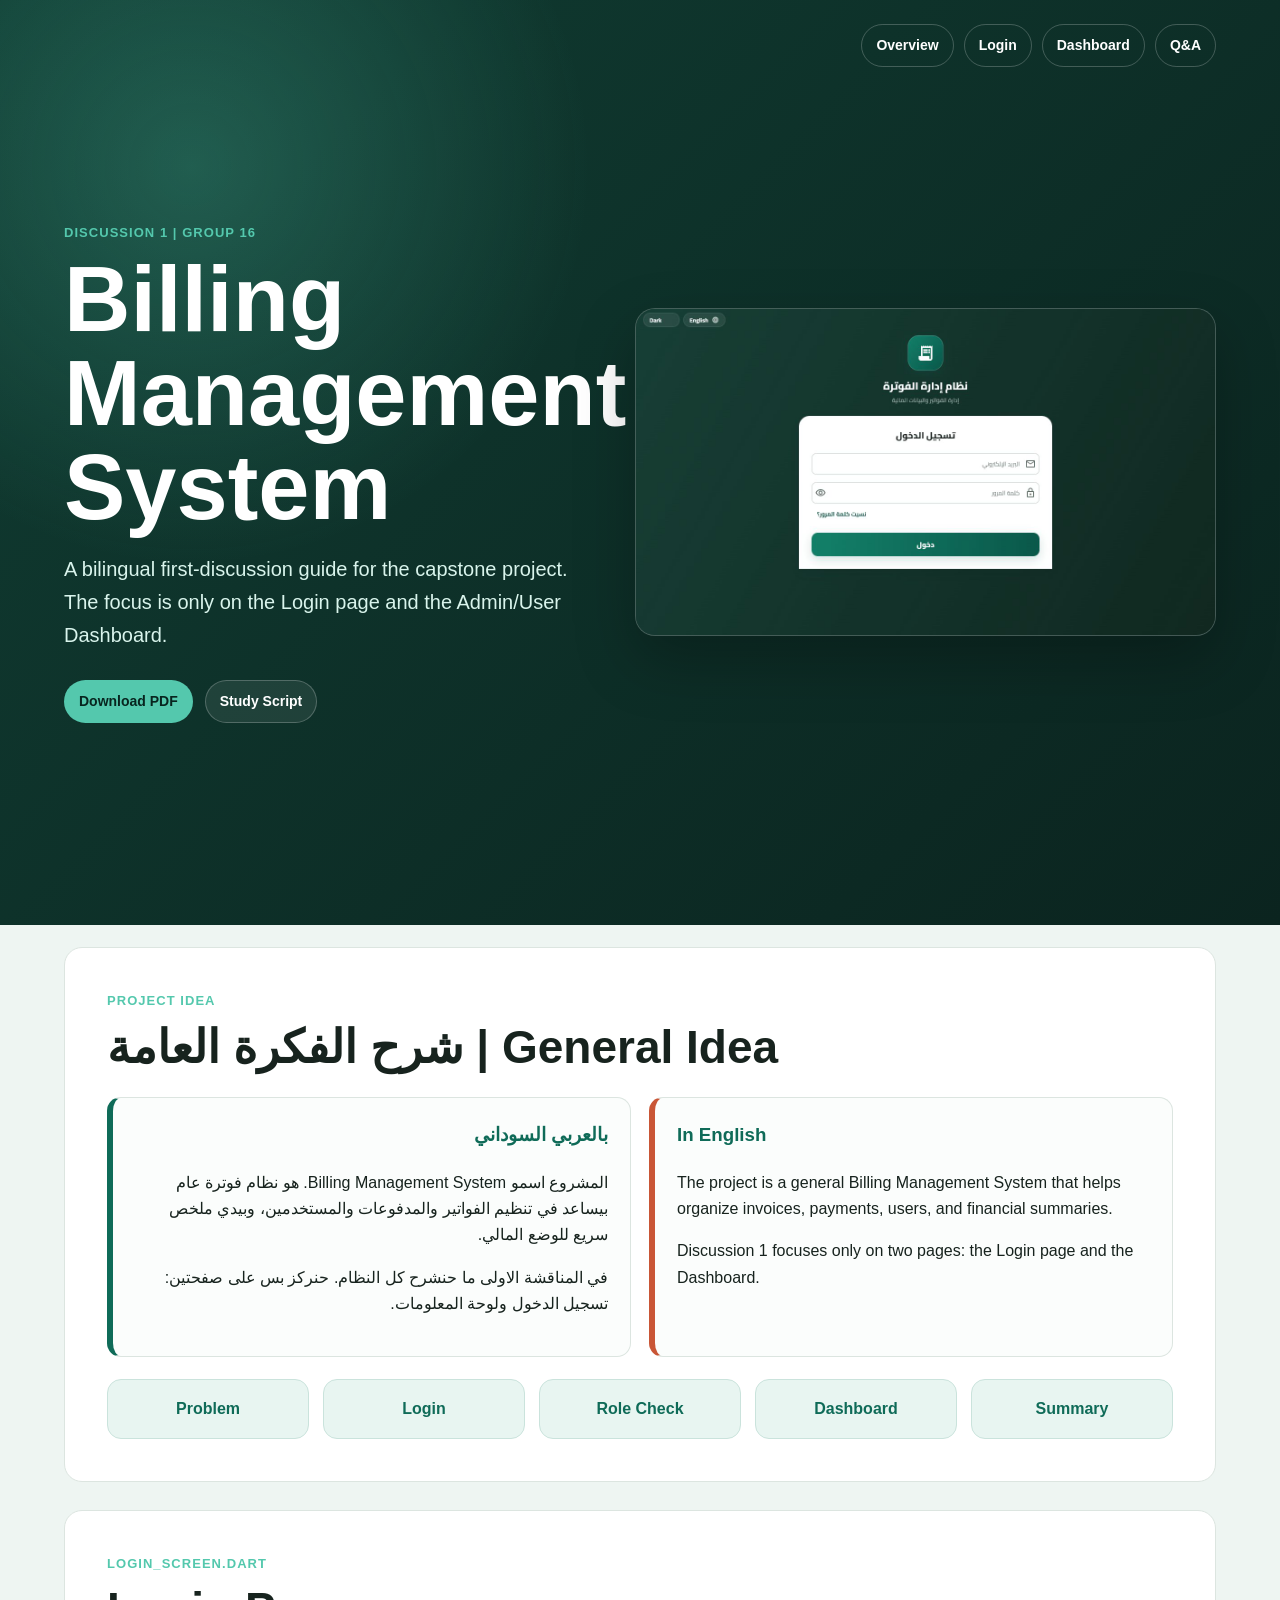
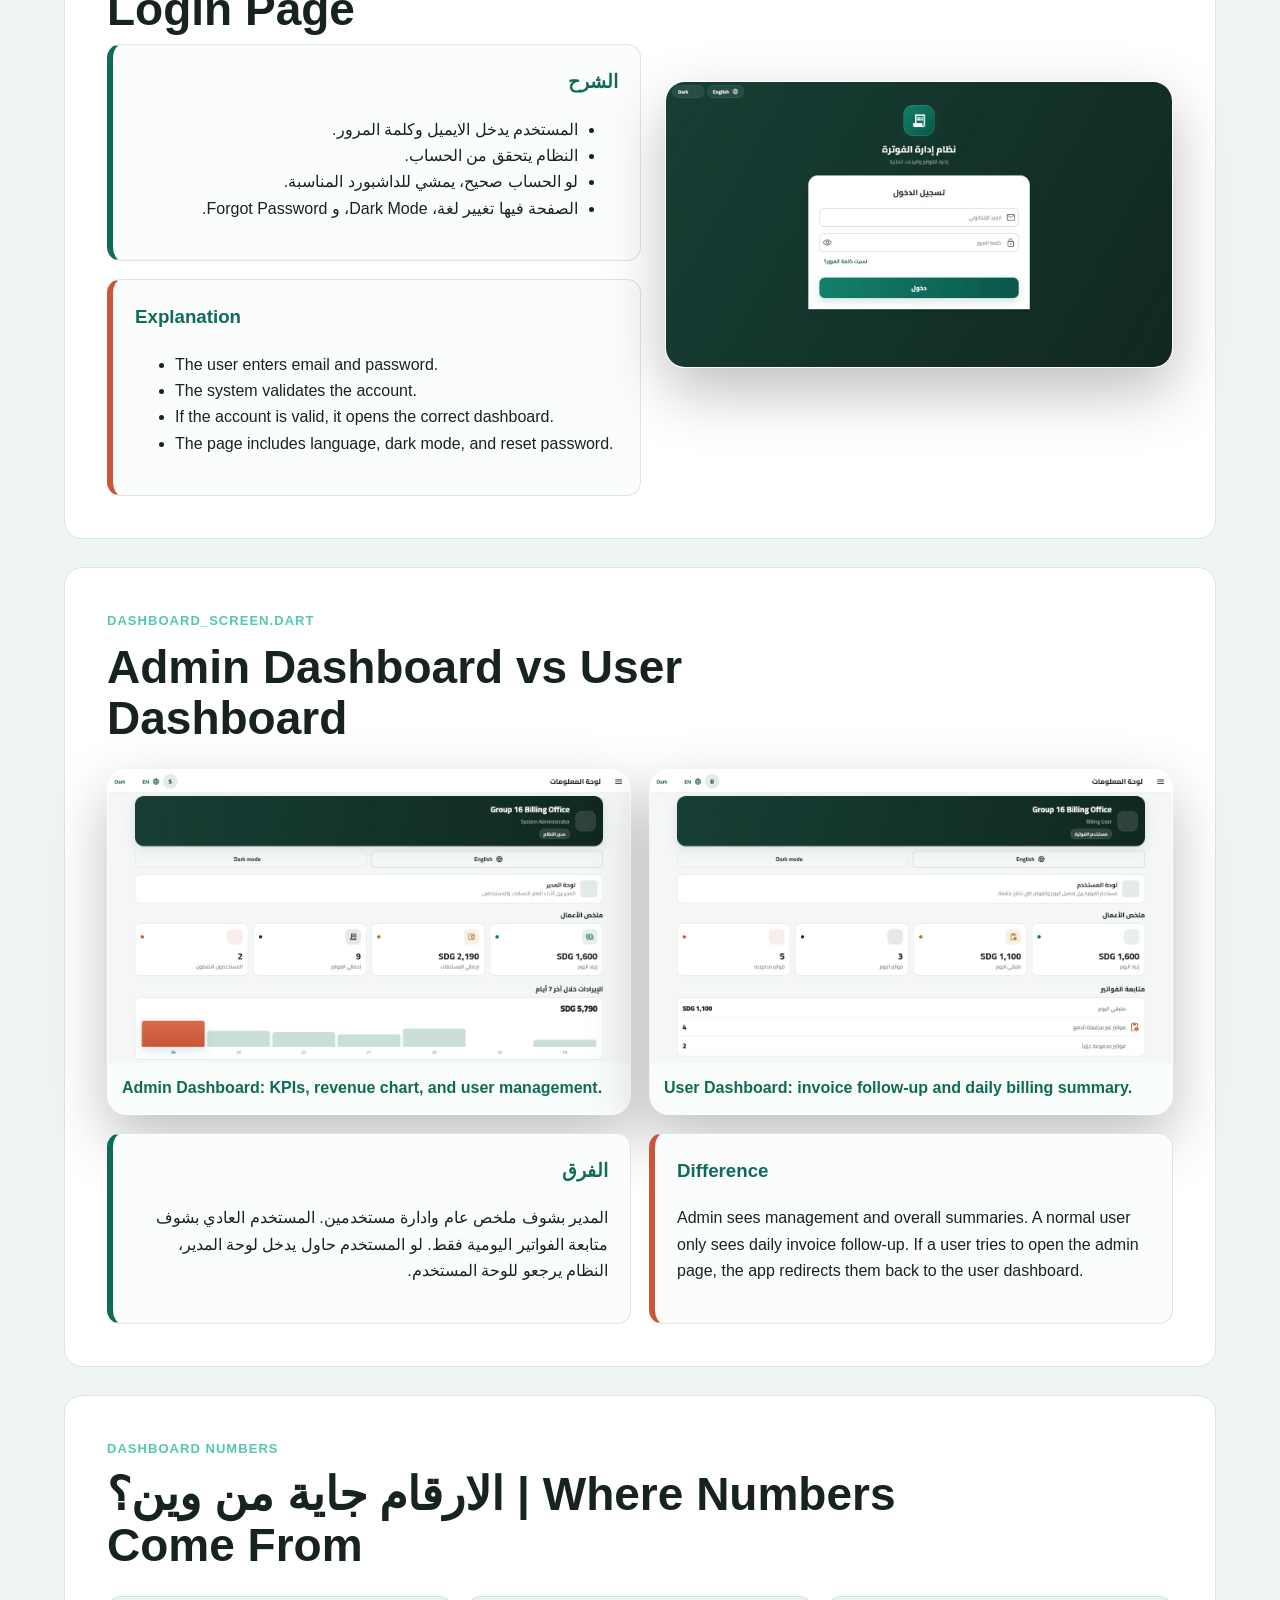
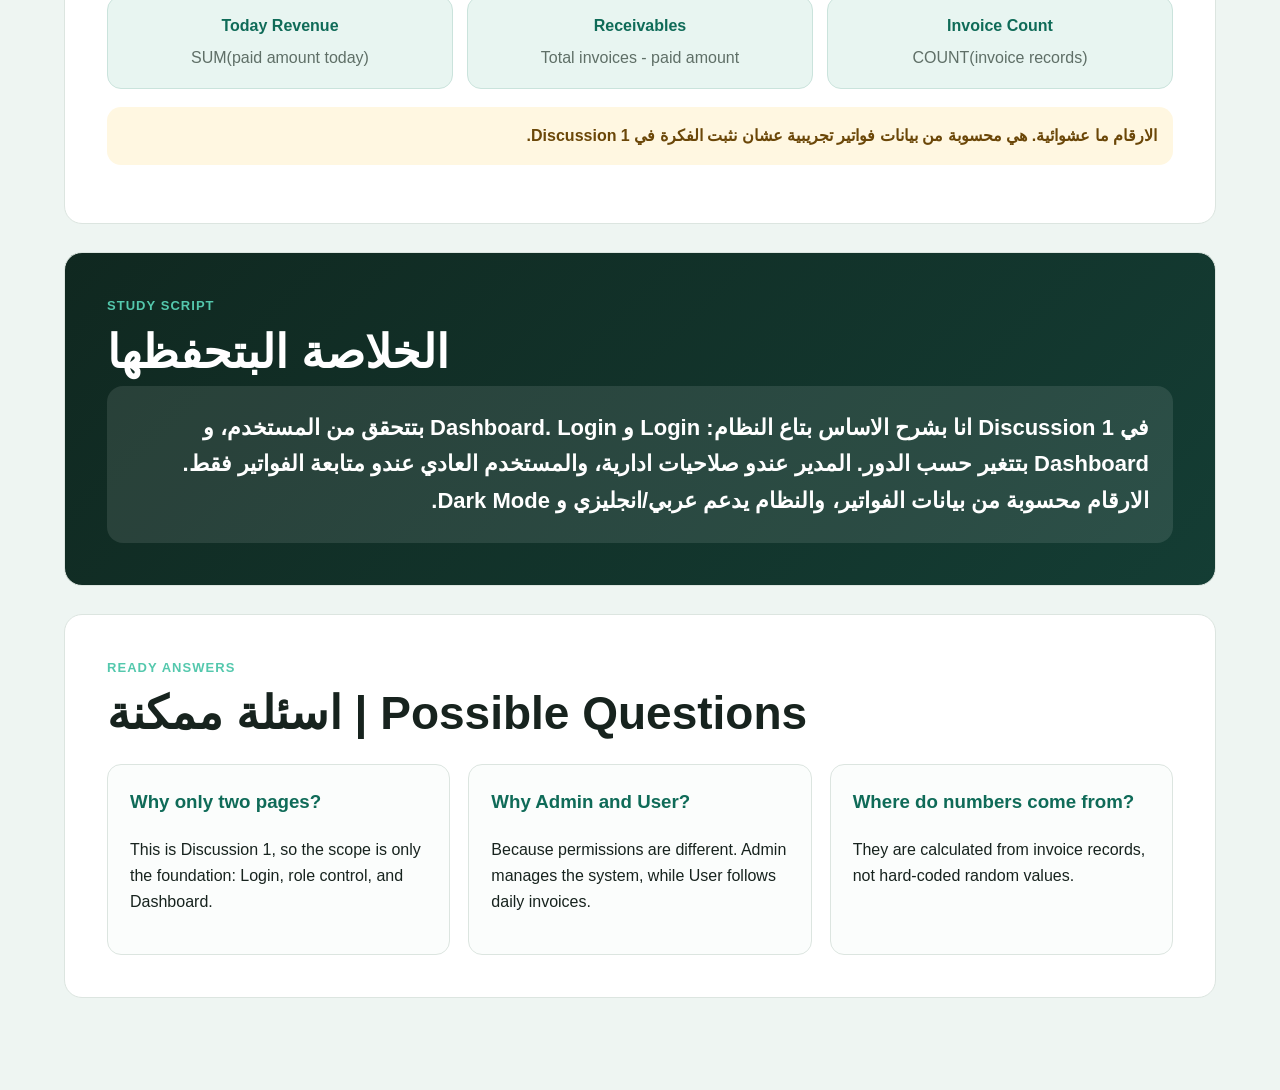
==== index.html @ 166ce379 "Create Discussion 1 GitHub Pages site" ====
<!doctype html>
<html lang="en">
<head>
  <meta charset="utf-8" />
  <meta name="viewport" content="width=device-width, initial-scale=1" />
  <title>Discussion 1 - Billing Management System</title>
  <meta name="description" content="Bilingual Discussion 1 guide for the Billing Management System capstone project." />
  <link rel="stylesheet" href="style.css" />
</head>
<body>
  <header class="hero">
    <nav class="nav" aria-label="Main navigation">
      <a href="#overview">Overview</a>
      <a href="#login">Login</a>
      <a href="#dashboard">Dashboard</a>
      <a href="#qa">Q&A</a>
    </nav>
    <div class="hero-grid">
      <section class="hero-copy">
        <p class="eyebrow">Discussion 1 | Group 16</p>
        <h1>Billing Management System</h1>
        <p>
          A bilingual first-discussion guide for the capstone project.
          The focus is only on the Login page and the Admin/User Dashboard.
        </p>
        <div class="hero-actions">
          <a class="button primary" href="assets/Discussion_1_Bilingual_Explanation.pdf" download>Download PDF</a>
          <a class="button ghost" href="#quick-script">Study Script</a>
        </div>
      </section>
      <figure class="hero-shot">
        <img src="assets/login.png" alt="Billing Management System login page screenshot" />
      </figure>
    </div>
  </header>

  <main>
    <section id="overview" class="section">
      <div class="section-heading">
        <p class="eyebrow">Project Idea</p>
        <h2>شرح الفكرة العامة | General Idea</h2>
      </div>
      <div class="bilingual">
        <article class="card ar" dir="rtl">
          <h3>بالعربي السوداني</h3>
          <p>
            المشروع اسمو Billing Management System. هو نظام فوترة عام بيساعد في تنظيم
            الفواتير والمدفوعات والمستخدمين، وبيدي ملخص سريع للوضع المالي.
          </p>
          <p>
            في المناقشة الاولى ما حنشرح كل النظام. حنركز بس على صفحتين:
            تسجيل الدخول ولوحة المعلومات.
          </p>
        </article>
        <article class="card en">
          <h3>In English</h3>
          <p>
            The project is a general Billing Management System that helps organize
            invoices, payments, users, and financial summaries.
          </p>
          <p>
            Discussion 1 focuses only on two pages: the Login page and the Dashboard.
          </p>
        </article>
      </div>
      <div class="flow" aria-label="Project flow">
        <span>Problem</span>
        <span>Login</span>
        <span>Role Check</span>
        <span>Dashboard</span>
        <span>Summary</span>
      </div>
    </section>

    <section id="login" class="section split">
      <div>
        <p class="eyebrow">login_screen.dart</p>
        <h2>Login Page</h2>
        <div class="bilingual compact">
          <article class="card ar" dir="rtl">
            <h3>الشرح</h3>
            <ul>
              <li>المستخدم يدخل الايميل وكلمة المرور.</li>
              <li>النظام يتحقق من الحساب.</li>
              <li>لو الحساب صحيح، يمشي للداشبورد المناسبة.</li>
              <li>الصفحة فيها تغيير لغة، Dark Mode، و Forgot Password.</li>
            </ul>
          </article>
          <article class="card en">
            <h3>Explanation</h3>
            <ul>
              <li>The user enters email and password.</li>
              <li>The system validates the account.</li>
              <li>If the account is valid, it opens the correct dashboard.</li>
              <li>The page includes language, dark mode, and reset password.</li>
            </ul>
          </article>
        </div>
      </div>
      <figure class="screen-card">
        <img src="assets/login.png" alt="Login page screenshot" />
      </figure>
    </section>

    <section id="dashboard" class="section">
      <div class="section-heading">
        <p class="eyebrow">dashboard_screen.dart</p>
        <h2>Admin Dashboard vs User Dashboard</h2>
      </div>
      <div class="screens">
        <figure class="screen-card">
          <img src="assets/admin-dashboard.png" alt="Admin dashboard screenshot" />
          <figcaption>Admin Dashboard: KPIs, revenue chart, and user management.</figcaption>
        </figure>
        <figure class="screen-card">
          <img src="assets/user-dashboard.png" alt="User dashboard screenshot" />
          <figcaption>User Dashboard: invoice follow-up and daily billing summary.</figcaption>
        </figure>
      </div>
      <div class="bilingual">
        <article class="card ar" dir="rtl">
          <h3>الفرق</h3>
          <p>
            المدير بشوف ملخص عام وادارة مستخدمين. المستخدم العادي بشوف متابعة الفواتير اليومية فقط.
            لو المستخدم حاول يدخل لوحة المدير، النظام يرجعو للوحة المستخدم.
          </p>
        </article>
        <article class="card en">
          <h3>Difference</h3>
          <p>
            Admin sees management and overall summaries. A normal user only sees daily invoice follow-up.
            If a user tries to open the admin page, the app redirects them back to the user dashboard.
          </p>
        </article>
      </div>
    </section>

    <section class="section">
      <div class="section-heading">
        <p class="eyebrow">Dashboard Numbers</p>
        <h2>الارقام جاية من وين؟ | Where Numbers Come From</h2>
      </div>
      <div class="metric-grid">
        <article>
          <strong>Today Revenue</strong>
          <span>SUM(paid amount today)</span>
        </article>
        <article>
          <strong>Receivables</strong>
          <span>Total invoices - paid amount</span>
        </article>
        <article>
          <strong>Invoice Count</strong>
          <span>COUNT(invoice records)</span>
        </article>
      </div>
      <p class="note" dir="rtl">
        الارقام ما عشوائية. هي محسوبة من بيانات فواتير تجريبية عشان نثبت الفكرة في Discussion 1.
      </p>
    </section>

    <section id="quick-script" class="section script">
      <p class="eyebrow">Study Script</p>
      <h2>الخلاصة البتحفظها</h2>
      <div class="script-box" dir="rtl">
        في Discussion 1 انا بشرح الاساس بتاع النظام: Login و Dashboard.
        Login بتتحقق من المستخدم، و Dashboard بتتغير حسب الدور.
        المدير عندو صلاحيات ادارية، والمستخدم العادي عندو متابعة الفواتير فقط.
        الارقام محسوبة من بيانات الفواتير، والنظام يدعم عربي/انجليزي و Dark Mode.
      </div>
    </section>

    <section id="qa" class="section">
      <div class="section-heading">
        <p class="eyebrow">Ready Answers</p>
        <h2>اسئلة ممكنة | Possible Questions</h2>
      </div>
      <div class="qa-grid">
        <article class="card">
          <h3>Why only two pages?</h3>
          <p>This is Discussion 1, so the scope is only the foundation: Login, role control, and Dashboard.</p>
        </article>
        <article class="card">
          <h3>Why Admin and User?</h3>
          <p>Because permissions are different. Admin manages the system, while User follows daily invoices.</p>
        </article>
        <article class="card">
          <h3>Where do numbers come from?</h3>
          <p>They are calculated from invoice records, not hard-coded random values.</p>
        </article>
      </div>
    </section>
  </main>
</body>
</html>
---- style.css ----
:root {
  --bg: #eef5f2;
  --surface: #ffffff;
  --ink: #17231e;
  --muted: #5f6f67;
  --line: #dce5e0;
  --teal: #0f6b58;
  --mint: #54c8ad;
  --clay: #c95636;
  --gold: #d7a336;
  --dark: #0b241f;
}

* {
  box-sizing: border-box;
}

html {
  scroll-behavior: smooth;
}

body {
  margin: 0;
  background: var(--bg);
  color: var(--ink);
  font-family: Arial, "Segoe UI", sans-serif;
  line-height: 1.65;
}

.hero {
  min-height: 100vh;
  color: white;
  background:
    radial-gradient(circle at 15% 18%, rgba(84, 200, 173, 0.26), transparent 30%),
    linear-gradient(135deg, #103c32, #0b241f);
  padding: 24px clamp(18px, 5vw, 72px) 48px;
}

.nav {
  display: flex;
  justify-content: flex-end;
  gap: 10px;
  flex-wrap: wrap;
}

.nav a,
.button {
  color: inherit;
  text-decoration: none;
  border: 1px solid rgba(255, 255, 255, 0.22);
  border-radius: 999px;
  padding: 9px 14px;
  font-weight: 700;
  font-size: 14px;
}

.hero-grid {
  min-height: calc(100vh - 90px);
  display: grid;
  grid-template-columns: minmax(0, 0.9fr) minmax(320px, 1fr);
  gap: 48px;
  align-items: center;
}

.eyebrow {
  margin: 0 0 10px;
  color: var(--mint);
  font-size: 13px;
  font-weight: 800;
  letter-spacing: 0.08em;
  text-transform: uppercase;
}

h1,
h2,
h3,
p {
  margin-top: 0;
}

h1 {
  max-width: 780px;
  margin-bottom: 18px;
  font-size: clamp(44px, 8vw, 92px);
  line-height: 1.02;
}

.hero-copy p:not(.eyebrow) {
  max-width: 680px;
  color: #d9f4ec;
  font-size: 20px;
}

.hero-actions {
  display: flex;
  gap: 12px;
  flex-wrap: wrap;
  margin-top: 28px;
}

.button.primary {
  background: var(--mint);
  color: #08251f;
  border-color: transparent;
}

.button.ghost {
  background: rgba(255, 255, 255, 0.08);
}

.hero-shot,
.screen-card {
  margin: 0;
  border-radius: 20px;
  border: 1px solid rgba(255, 255, 255, 0.16);
  background: rgba(255, 255, 255, 0.08);
  box-shadow: 0 24px 60px rgba(0, 0, 0, 0.25);
  overflow: hidden;
}

.hero-shot img,
.screen-card img {
  display: block;
  width: 100%;
}

main {
  padding: 22px clamp(16px, 5vw, 72px) 64px;
}

.section {
  max-width: 1180px;
  margin: 0 auto 28px;
  padding: clamp(22px, 4vw, 42px);
  background: var(--surface);
  border: 1px solid var(--line);
  border-radius: 18px;
}

.section-heading {
  max-width: 820px;
  margin-bottom: 24px;
}

h2 {
  margin-bottom: 8px;
  font-size: clamp(28px, 4vw, 46px);
  line-height: 1.12;
}

.bilingual {
  display: grid;
  grid-template-columns: 1fr 1fr;
  gap: 18px;
}

.card {
  padding: 22px;
  border: 1px solid var(--line);
  border-radius: 14px;
  background: #fbfdfc;
}

.card h3 {
  color: var(--teal);
}

.ar {
  border-inline-end: 6px solid var(--teal);
}

.en {
  border-inline-start: 6px solid var(--clay);
}

.flow,
.metric-grid {
  display: grid;
  grid-template-columns: repeat(5, minmax(0, 1fr));
  gap: 14px;
  margin-top: 22px;
}

.flow span,
.metric-grid article {
  padding: 16px;
  text-align: center;
  color: var(--teal);
  border: 1px solid #cae3dc;
  border-radius: 14px;
  background: #e8f5f1;
  font-weight: 800;
}

.split {
  display: grid;
  grid-template-columns: minmax(0, 1fr) minmax(320px, 0.95fr);
  gap: 24px;
  align-items: center;
}

.compact {
  grid-template-columns: 1fr;
}

.screens {
  display: grid;
  grid-template-columns: 1fr 1fr;
  gap: 18px;
  margin-bottom: 18px;
}

figcaption {
  padding: 12px 14px;
  color: var(--teal);
  background: #f8fcfa;
  font-weight: 800;
}

.metric-grid {
  grid-template-columns: repeat(3, minmax(0, 1fr));
}

.metric-grid strong,
.metric-grid span {
  display: block;
}

.metric-grid span {
  margin-top: 6px;
  color: var(--muted);
  font-weight: 500;
}

.note {
  margin-top: 18px;
  padding: 16px;
  border-radius: 14px;
  background: #fff7e1;
  color: #6b4708;
  font-weight: 800;
}

.script {
  background: linear-gradient(135deg, #102820, #143d34);
  color: white;
}

.script .eyebrow {
  color: var(--mint);
}

.script-box {
  padding: 24px;
  border-radius: 16px;
  background: rgba(255, 255, 255, 0.1);
  font-size: 22px;
  font-weight: 700;
}

.qa-grid {
  display: grid;
  grid-template-columns: repeat(3, minmax(0, 1fr));
  gap: 18px;
}

@media (max-width: 860px) {
  .hero-grid,
  .split,
  .bilingual,
  .screens,
  .qa-grid,
  .metric-grid {
    grid-template-columns: 1fr;
  }

  .flow {
    grid-template-columns: 1fr;
  }

  h1 {
    font-size: 42px;
  }
}
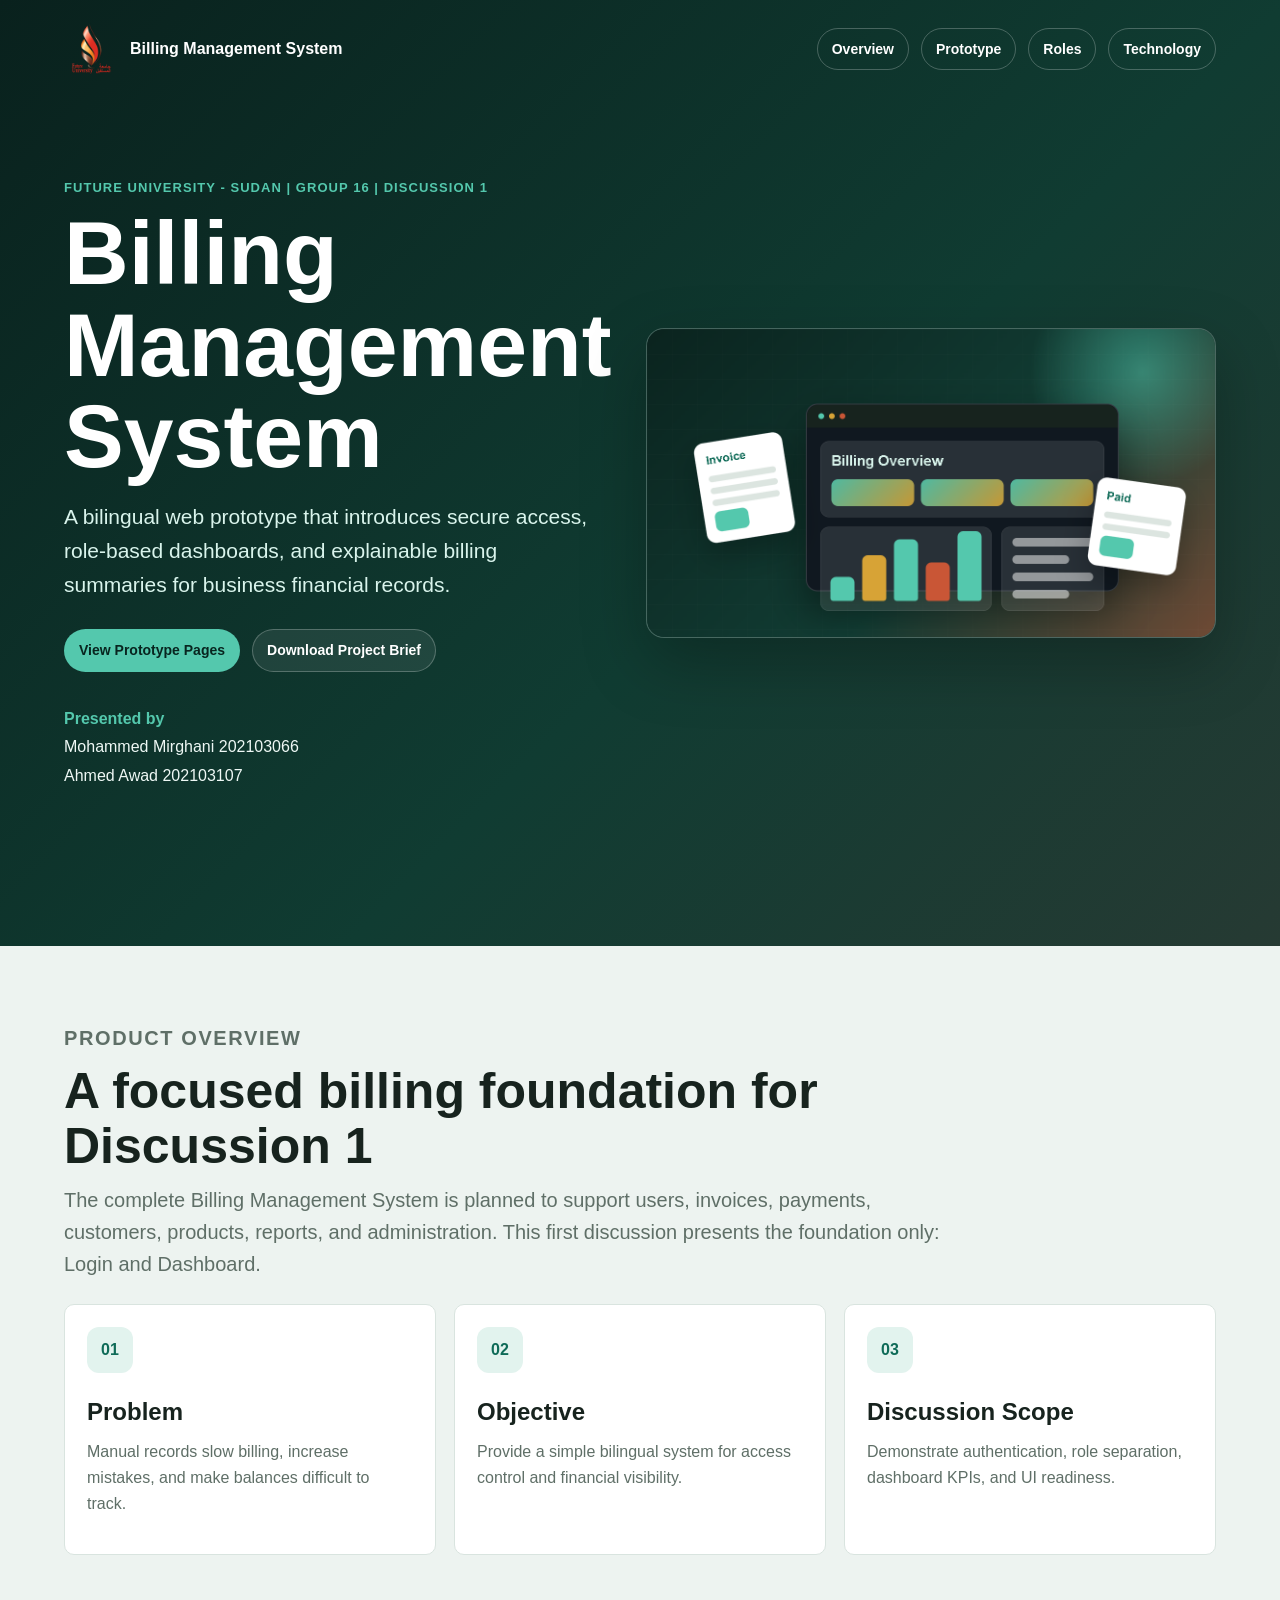
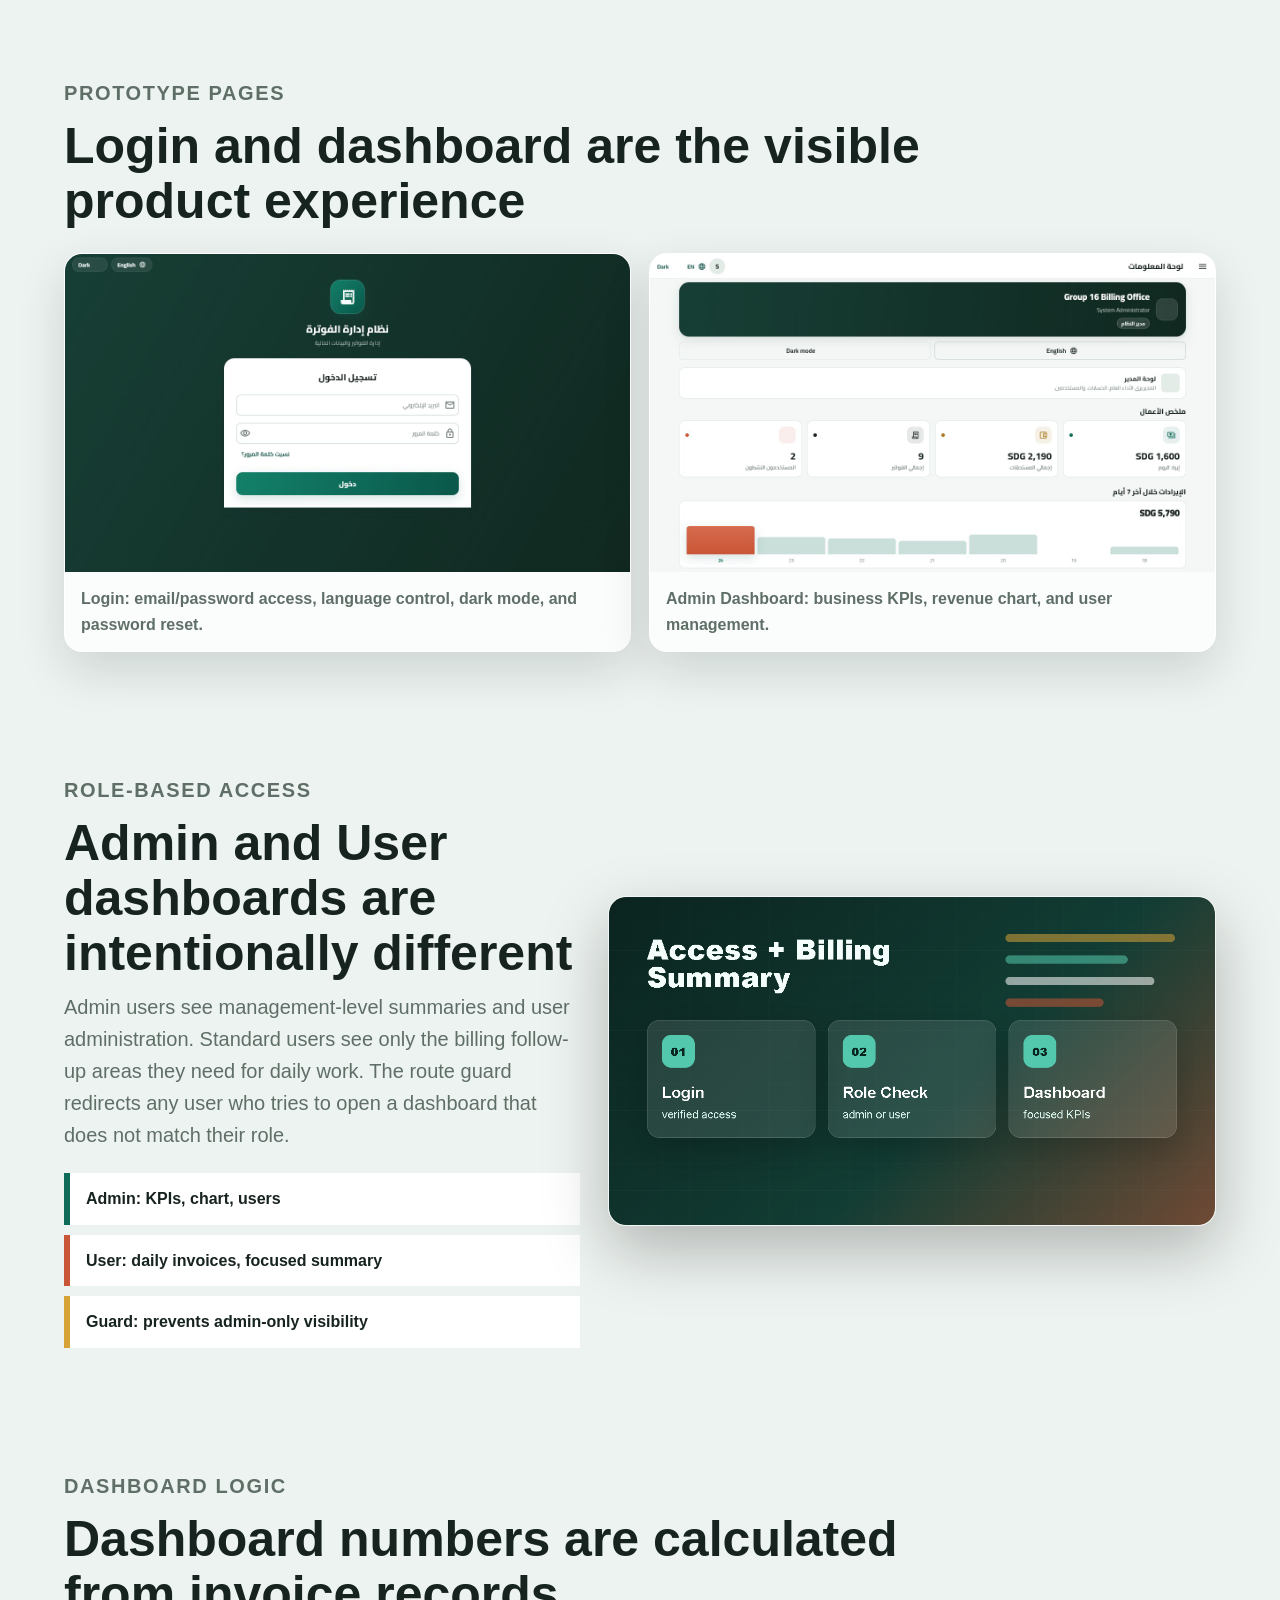
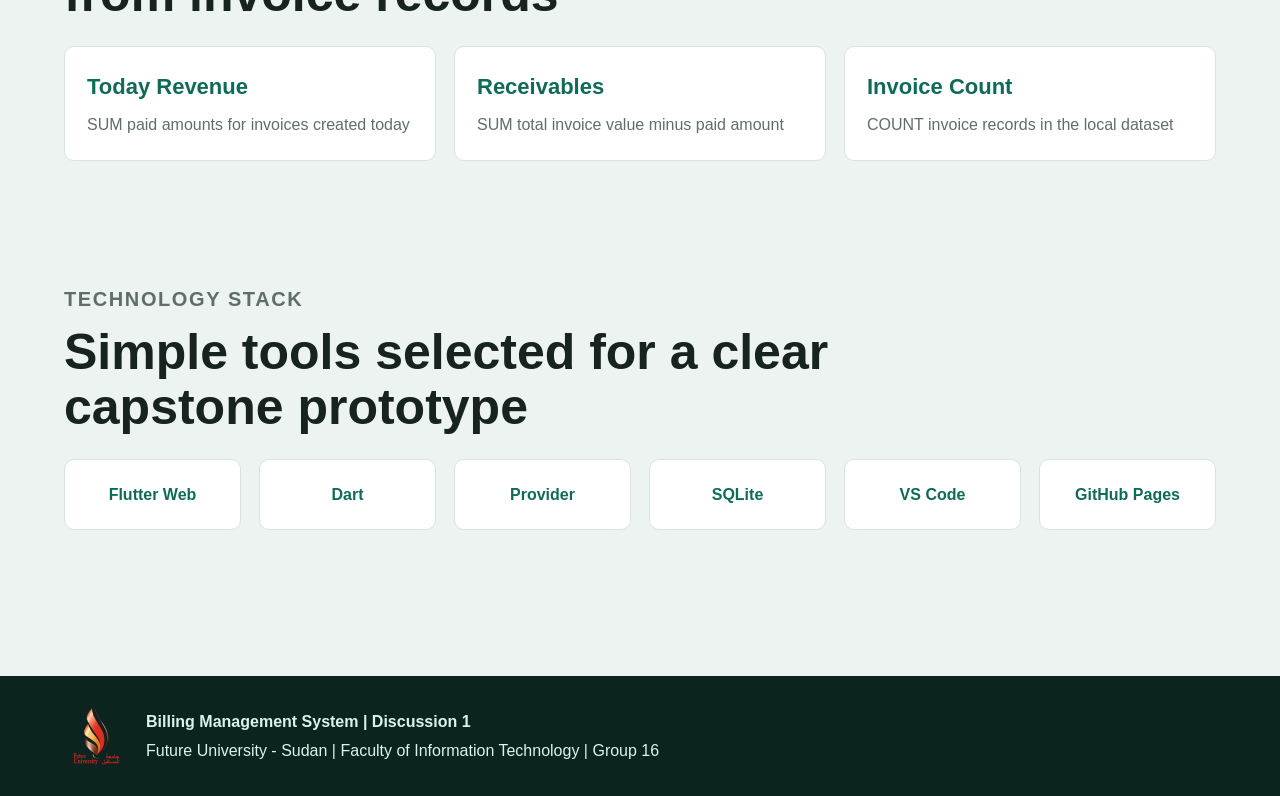
==== commit 7f094199: "Make discussion site product-facing" ====
--- a/index.html
+++ b/index.html
@@ -3,33 +3,45 @@
 <head>
   <meta charset="utf-8" />
   <meta name="viewport" content="width=device-width, initial-scale=1" />
-  <title>Discussion 1 - Billing Management System</title>
-  <meta name="description" content="Bilingual Discussion 1 guide for the Billing Management System capstone project." />
+  <title>Billing Management System | Discussion 1</title>
+  <meta name="description" content="Discussion 1 product presentation for the Billing Management System capstone project by Future University Group 16." />
   <link rel="stylesheet" href="style.css" />
 </head>
 <body>
   <header class="hero">
     <nav class="nav" aria-label="Main navigation">
-      <a href="#overview">Overview</a>
-      <a href="#login">Login</a>
-      <a href="#dashboard">Dashboard</a>
-      <a href="#qa">Q&A</a>
+      <a class="brand" href="#top">
+        <img src="assets/future-university-logo.png" alt="Future University logo" />
+        <span>Billing Management System</span>
+      </a>
+      <div class="nav-links">
+        <a href="#overview">Overview</a>
+        <a href="#prototype">Prototype</a>
+        <a href="#roles">Roles</a>
+        <a href="#technology">Technology</a>
+      </div>
     </nav>
-    <div class="hero-grid">
+
+    <div id="top" class="hero-grid">
       <section class="hero-copy">
-        <p class="eyebrow">Discussion 1 | Group 16</p>
+        <p class="eyebrow">Future University - Sudan | Group 16 | Discussion 1</p>
         <h1>Billing Management System</h1>
         <p>
-          A bilingual first-discussion guide for the capstone project.
-          The focus is only on the Login page and the Admin/User Dashboard.
+          A bilingual web prototype that introduces secure access, role-based dashboards,
+          and explainable billing summaries for business financial records.
         </p>
         <div class="hero-actions">
-          <a class="button primary" href="assets/Discussion_1_Bilingual_Explanation.pdf" download>Download PDF</a>
-          <a class="button ghost" href="#quick-script">Study Script</a>
+          <a class="button primary" href="#prototype">View Prototype Pages</a>
+          <a class="button ghost" href="assets/Discussion_1_Bilingual_Explanation.pdf" download>Download Project Brief</a>
+        </div>
+        <div class="team">
+          <strong>Presented by</strong>
+          <span>Mohammed Mirghani 202103066</span>
+          <span>Ahmed Awad 202103107</span>
         </div>
       </section>
-      <figure class="hero-shot">
-        <img src="assets/login.png" alt="Billing Management System login page screenshot" />
+      <figure class="hero-visual">
+        <img src="assets/modern-product-hero.png" alt="Modern billing dashboard product visual" />
       </figure>
     </div>
   </header>
@@ -37,159 +49,113 @@
   <main>
     <section id="overview" class="section">
       <div class="section-heading">
-        <p class="eyebrow">Project Idea</p>
-        <h2>شرح الفكرة العامة | General Idea</h2>
+        <p class="eyebrow">Product Overview</p>
+        <h2>A focused billing foundation for Discussion 1</h2>
+        <p>
+          The complete Billing Management System is planned to support users, invoices,
+          payments, customers, products, reports, and administration. This first discussion
+          presents the foundation only: Login and Dashboard.
+        </p>
       </div>
-      <div class="bilingual">
-        <article class="card ar" dir="rtl">
-          <h3>بالعربي السوداني</h3>
-          <p>
-            المشروع اسمو Billing Management System. هو نظام فوترة عام بيساعد في تنظيم
-            الفواتير والمدفوعات والمستخدمين، وبيدي ملخص سريع للوضع المالي.
-          </p>
-          <p>
-            في المناقشة الاولى ما حنشرح كل النظام. حنركز بس على صفحتين:
-            تسجيل الدخول ولوحة المعلومات.
-          </p>
+      <div class="value-grid">
+        <article>
+          <span>01</span>
+          <h3>Problem</h3>
+          <p>Manual records slow billing, increase mistakes, and make balances difficult to track.</p>
         </article>
-        <article class="card en">
-          <h3>In English</h3>
-          <p>
-            The project is a general Billing Management System that helps organize
-            invoices, payments, users, and financial summaries.
-          </p>
-          <p>
-            Discussion 1 focuses only on two pages: the Login page and the Dashboard.
-          </p>
+        <article>
+          <span>02</span>
+          <h3>Objective</h3>
+          <p>Provide a simple bilingual system for access control and financial visibility.</p>
         </article>
-      </div>
-      <div class="flow" aria-label="Project flow">
-        <span>Problem</span>
-        <span>Login</span>
-        <span>Role Check</span>
-        <span>Dashboard</span>
-        <span>Summary</span>
-      </div>
-    </section>
-
-    <section id="login" class="section split">
-      <div>
-        <p class="eyebrow">login_screen.dart</p>
-        <h2>Login Page</h2>
-        <div class="bilingual compact">
-          <article class="card ar" dir="rtl">
-            <h3>الشرح</h3>
-            <ul>
-              <li>المستخدم يدخل الايميل وكلمة المرور.</li>
-              <li>النظام يتحقق من الحساب.</li>
-              <li>لو الحساب صحيح، يمشي للداشبورد المناسبة.</li>
-              <li>الصفحة فيها تغيير لغة، Dark Mode، و Forgot Password.</li>
-            </ul>
-          </article>
-          <article class="card en">
-            <h3>Explanation</h3>
-            <ul>
-              <li>The user enters email and password.</li>
-              <li>The system validates the account.</li>
-              <li>If the account is valid, it opens the correct dashboard.</li>
-              <li>The page includes language, dark mode, and reset password.</li>
-            </ul>
-          </article>
-        </div>
-      </div>
-      <figure class="screen-card">
-        <img src="assets/login.png" alt="Login page screenshot" />
-      </figure>
-    </section>
-
-    <section id="dashboard" class="section">
-      <div class="section-heading">
-        <p class="eyebrow">dashboard_screen.dart</p>
-        <h2>Admin Dashboard vs User Dashboard</h2>
-      </div>
-      <div class="screens">
-        <figure class="screen-card">
-          <img src="assets/admin-dashboard.png" alt="Admin dashboard screenshot" />
-          <figcaption>Admin Dashboard: KPIs, revenue chart, and user management.</figcaption>
-        </figure>
-        <figure class="screen-card">
-          <img src="assets/user-dashboard.png" alt="User dashboard screenshot" />
-          <figcaption>User Dashboard: invoice follow-up and daily billing summary.</figcaption>
-        </figure>
-      </div>
-      <div class="bilingual">
-        <article class="card ar" dir="rtl">
-          <h3>الفرق</h3>
-          <p>
-            المدير بشوف ملخص عام وادارة مستخدمين. المستخدم العادي بشوف متابعة الفواتير اليومية فقط.
-            لو المستخدم حاول يدخل لوحة المدير، النظام يرجعو للوحة المستخدم.
-          </p>
-        </article>
-        <article class="card en">
-          <h3>Difference</h3>
-          <p>
-            Admin sees management and overall summaries. A normal user only sees daily invoice follow-up.
-            If a user tries to open the admin page, the app redirects them back to the user dashboard.
-          </p>
+        <article>
+          <span>03</span>
+          <h3>Discussion Scope</h3>
+          <p>Demonstrate authentication, role separation, dashboard KPIs, and UI readiness.</p>
         </article>
       </div>
     </section>
 
+    <section id="prototype" class="section">
+      <div class="section-heading">
+        <p class="eyebrow">Prototype Pages</p>
+        <h2>Login and dashboard are the visible product experience</h2>
+      </div>
+      <div class="screens">
+        <figure class="screen-card">
+          <img src="assets/login.png" alt="Billing Management System login page screenshot" />
+          <figcaption>Login: email/password access, language control, dark mode, and password reset.</figcaption>
+        </figure>
+        <figure class="screen-card">
+          <img src="assets/admin-dashboard.png" alt="Billing Management System admin dashboard screenshot" />
+          <figcaption>Admin Dashboard: business KPIs, revenue chart, and user management.</figcaption>
+        </figure>
+      </div>
+    </section>
+
+    <section id="roles" class="section split">
+      <div>
+        <p class="eyebrow">Role-Based Access</p>
+        <h2>Admin and User dashboards are intentionally different</h2>
+        <p>
+          Admin users see management-level summaries and user administration.
+          Standard users see only the billing follow-up areas they need for daily work.
+          The route guard redirects any user who tries to open a dashboard that does not match their role.
+        </p>
+        <div class="role-points">
+          <span>Admin: KPIs, chart, users</span>
+          <span>User: daily invoices, focused summary</span>
+          <span>Guard: prevents admin-only visibility</span>
+        </div>
+      </div>
+      <figure class="workflow">
+        <img src="assets/modern-billing-workflow.png" alt="Access and billing workflow visual" />
+      </figure>
+    </section>
+
     <section class="section">
       <div class="section-heading">
-        <p class="eyebrow">Dashboard Numbers</p>
-        <h2>الارقام جاية من وين؟ | Where Numbers Come From</h2>
+        <p class="eyebrow">Dashboard Logic</p>
+        <h2>Dashboard numbers are calculated from invoice records</h2>
       </div>
       <div class="metric-grid">
         <article>
           <strong>Today Revenue</strong>
-          <span>SUM(paid amount today)</span>
+          <span>SUM paid amounts for invoices created today</span>
         </article>
         <article>
           <strong>Receivables</strong>
-          <span>Total invoices - paid amount</span>
+          <span>SUM total invoice value minus paid amount</span>
         </article>
         <article>
           <strong>Invoice Count</strong>
-          <span>COUNT(invoice records)</span>
+          <span>COUNT invoice records in the local dataset</span>
         </article>
-      </div>
-      <p class="note" dir="rtl">
-        الارقام ما عشوائية. هي محسوبة من بيانات فواتير تجريبية عشان نثبت الفكرة في Discussion 1.
-      </p>
-    </section>
-
-    <section id="quick-script" class="section script">
-      <p class="eyebrow">Study Script</p>
-      <h2>الخلاصة البتحفظها</h2>
-      <div class="script-box" dir="rtl">
-        في Discussion 1 انا بشرح الاساس بتاع النظام: Login و Dashboard.
-        Login بتتحقق من المستخدم، و Dashboard بتتغير حسب الدور.
-        المدير عندو صلاحيات ادارية، والمستخدم العادي عندو متابعة الفواتير فقط.
-        الارقام محسوبة من بيانات الفواتير، والنظام يدعم عربي/انجليزي و Dark Mode.
       </div>
     </section>
 
-    <section id="qa" class="section">
+    <section id="technology" class="section">
       <div class="section-heading">
-        <p class="eyebrow">Ready Answers</p>
-        <h2>اسئلة ممكنة | Possible Questions</h2>
+        <p class="eyebrow">Technology Stack</p>
+        <h2>Simple tools selected for a clear capstone prototype</h2>
       </div>
-      <div class="qa-grid">
-        <article class="card">
-          <h3>Why only two pages?</h3>
-          <p>This is Discussion 1, so the scope is only the foundation: Login, role control, and Dashboard.</p>
-        </article>
-        <article class="card">
-          <h3>Why Admin and User?</h3>
-          <p>Because permissions are different. Admin manages the system, while User follows daily invoices.</p>
-        </article>
-        <article class="card">
-          <h3>Where do numbers come from?</h3>
-          <p>They are calculated from invoice records, not hard-coded random values.</p>
-        </article>
+      <div class="tech-grid">
+        <span>Flutter Web</span>
+        <span>Dart</span>
+        <span>Provider</span>
+        <span>SQLite</span>
+        <span>VS Code</span>
+        <span>GitHub Pages</span>
       </div>
     </section>
   </main>
+
+  <footer class="footer">
+    <img src="assets/future-university-logo.png" alt="Future University logo" />
+    <div>
+      <strong>Billing Management System | Discussion 1</strong>
+      <span>Future University - Sudan | Faculty of Information Technology | Group 16</span>
+    </div>
+  </footer>
 </body>
 </html>
--- a/style.css
+++ b/style.css
@@ -1,9 +1,9 @@
 :root {
-  --bg: #eef5f2;
+  --bg: #edf3f0;
   --surface: #ffffff;
   --ink: #17231e;
   --muted: #5f6f67;
-  --line: #dce5e0;
+  --line: #d9e4df;
   --teal: #0f6b58;
   --mint: #54c8ad;
   --clay: #c95636;
@@ -24,41 +24,67 @@
   background: var(--bg);
   color: var(--ink);
   font-family: Arial, "Segoe UI", sans-serif;
-  line-height: 1.65;
+  line-height: 1.6;
+}
+
+img {
+  max-width: 100%;
 }
 
 .hero {
   min-height: 100vh;
   color: white;
-  background:
-    radial-gradient(circle at 15% 18%, rgba(84, 200, 173, 0.26), transparent 30%),
-    linear-gradient(135deg, #103c32, #0b241f);
-  padding: 24px clamp(18px, 5vw, 72px) 48px;
+  background: linear-gradient(135deg, #09211d 0%, #103c32 58%, #263a33 100%);
+  padding: 22px clamp(18px, 5vw, 72px) 56px;
 }
 
 .nav {
   display: flex;
-  justify-content: flex-end;
-  gap: 10px;
+  align-items: center;
+  justify-content: space-between;
+  gap: 18px;
   flex-wrap: wrap;
 }
 
-.nav a,
+.brand,
+.nav-links {
+  display: flex;
+  align-items: center;
+  gap: 12px;
+}
+
+.brand {
+  color: inherit;
+  text-decoration: none;
+  font-weight: 800;
+}
+
+.brand img {
+  width: 54px;
+  height: 54px;
+  object-fit: contain;
+}
+
+.nav-links {
+  flex-wrap: wrap;
+}
+
+.nav-links a,
 .button {
   color: inherit;
   text-decoration: none;
-  border: 1px solid rgba(255, 255, 255, 0.22);
+  border: 1px solid rgba(255, 255, 255, 0.24);
   border-radius: 999px;
   padding: 9px 14px;
-  font-weight: 700;
   font-size: 14px;
+  font-weight: 800;
 }
 
 .hero-grid {
-  min-height: calc(100vh - 90px);
-  display: grid;
-  grid-template-columns: minmax(0, 0.9fr) minmax(320px, 1fr);
-  gap: 48px;
+  min-height: calc(100vh - 86px);
+  display: grid;
+  grid-template-columns: minmax(0, 0.92fr) minmax(360px, 1fr);
+  gap: clamp(28px, 5vw, 58px);
   align-items: center;
 }
 
@@ -66,7 +92,7 @@
   margin: 0 0 10px;
   color: var(--mint);
   font-size: 13px;
-  font-weight: 800;
+  font-weight: 900;
   letter-spacing: 0.08em;
   text-transform: uppercase;
 }
@@ -79,16 +105,27 @@
 }
 
 h1 {
-  max-width: 780px;
+  max-width: 800px;
   margin-bottom: 18px;
-  font-size: clamp(44px, 8vw, 92px);
+  font-size: clamp(48px, 7vw, 92px);
   line-height: 1.02;
 }
 
+h2 {
+  margin-bottom: 10px;
+  font-size: clamp(30px, 4vw, 50px);
+  line-height: 1.1;
+}
+
+h3 {
+  margin-bottom: 8px;
+  font-size: 24px;
+}
+
 .hero-copy p:not(.eyebrow) {
-  max-width: 680px;
+  max-width: 690px;
   color: #d9f4ec;
-  font-size: 20px;
+  font-size: 21px;
 }
 
 .hero-actions {
@@ -108,113 +145,138 @@
   background: rgba(255, 255, 255, 0.08);
 }
 
-.hero-shot,
-.screen-card {
+.team {
+  display: grid;
+  gap: 3px;
+  margin-top: 34px;
+  color: #eef8f5;
+  font-size: 16px;
+}
+
+.team strong {
+  color: var(--mint);
+}
+
+.hero-visual,
+.screen-card,
+.workflow {
   margin: 0;
-  border-radius: 20px;
+  overflow: hidden;
   border: 1px solid rgba(255, 255, 255, 0.16);
+  border-radius: 18px;
   background: rgba(255, 255, 255, 0.08);
-  box-shadow: 0 24px 60px rgba(0, 0, 0, 0.25);
-  overflow: hidden;
-}
-
-.hero-shot img,
-.screen-card img {
+  box-shadow: 0 24px 64px rgba(0, 0, 0, 0.26);
+}
+
+.hero-visual img,
+.screen-card img,
+.workflow img {
   display: block;
   width: 100%;
 }
 
 main {
-  padding: 22px clamp(16px, 5vw, 72px) 64px;
+  padding: 30px clamp(16px, 5vw, 72px) 70px;
 }
 
 .section {
   max-width: 1180px;
-  margin: 0 auto 28px;
-  padding: clamp(22px, 4vw, 42px);
-  background: var(--surface);
-  border: 1px solid var(--line);
-  border-radius: 18px;
+  margin: 0 auto 30px;
+  padding: clamp(24px, 4vw, 46px) 0;
 }
 
 .section-heading {
-  max-width: 820px;
+  max-width: 880px;
   margin-bottom: 24px;
 }
 
-h2 {
-  margin-bottom: 8px;
-  font-size: clamp(28px, 4vw, 46px);
-  line-height: 1.12;
-}
-
-.bilingual {
-  display: grid;
-  grid-template-columns: 1fr 1fr;
+.section-heading p,
+.split > div > p {
+  color: var(--muted);
+  font-size: 20px;
+}
+
+.value-grid,
+.screens,
+.metric-grid,
+.tech-grid {
+  display: grid;
   gap: 18px;
 }
 
-.card {
+.value-grid {
+  grid-template-columns: repeat(3, minmax(0, 1fr));
+}
+
+.value-grid article,
+.metric-grid article,
+.tech-grid span {
   padding: 22px;
   border: 1px solid var(--line);
-  border-radius: 14px;
+  border-radius: 10px;
+  background: var(--surface);
+}
+
+.value-grid span {
+  display: inline-grid;
+  place-items: center;
+  width: 46px;
+  height: 46px;
+  margin-bottom: 20px;
+  border-radius: 12px;
+  background: #e2f3ee;
+  color: var(--teal);
+  font-weight: 900;
+}
+
+.value-grid p,
+.metric-grid span,
+figcaption {
+  color: var(--muted);
+}
+
+.screens {
+  grid-template-columns: 1fr 1fr;
+}
+
+.screen-card {
+  background: var(--surface);
+  box-shadow: 0 18px 48px rgba(10, 24, 20, 0.14);
+}
+
+figcaption {
+  padding: 14px 16px;
   background: #fbfdfc;
-}
-
-.card h3 {
-  color: var(--teal);
-}
-
-.ar {
-  border-inline-end: 6px solid var(--teal);
-}
-
-.en {
-  border-inline-start: 6px solid var(--clay);
-}
-
-.flow,
-.metric-grid {
-  display: grid;
-  grid-template-columns: repeat(5, minmax(0, 1fr));
-  gap: 14px;
+  font-weight: 800;
+}
+
+.split {
+  display: grid;
+  grid-template-columns: minmax(0, 0.85fr) minmax(340px, 1fr);
+  gap: 28px;
+  align-items: center;
+}
+
+.role-points {
+  display: grid;
+  gap: 10px;
   margin-top: 22px;
 }
 
-.flow span,
-.metric-grid article {
-  padding: 16px;
-  text-align: center;
-  color: var(--teal);
-  border: 1px solid #cae3dc;
-  border-radius: 14px;
-  background: #e8f5f1;
+.role-points span {
+  display: block;
+  padding: 13px 16px;
+  border-left: 6px solid var(--teal);
+  background: #ffffff;
   font-weight: 800;
 }
 
-.split {
-  display: grid;
-  grid-template-columns: minmax(0, 1fr) minmax(320px, 0.95fr);
-  gap: 24px;
-  align-items: center;
-}
-
-.compact {
-  grid-template-columns: 1fr;
-}
-
-.screens {
-  display: grid;
-  grid-template-columns: 1fr 1fr;
-  gap: 18px;
-  margin-bottom: 18px;
-}
-
-figcaption {
-  padding: 12px 14px;
-  color: var(--teal);
-  background: #f8fcfa;
-  font-weight: 800;
+.role-points span:nth-child(2) {
+  border-left-color: var(--clay);
+}
+
+.role-points span:nth-child(3) {
+  border-left-color: var(--gold);
 }
 
 .metric-grid {
@@ -226,59 +288,65 @@
   display: block;
 }
 
+.metric-grid strong {
+  color: var(--teal);
+  font-size: 22px;
+}
+
 .metric-grid span {
-  margin-top: 6px;
-  color: var(--muted);
-  font-weight: 500;
-}
-
-.note {
-  margin-top: 18px;
-  padding: 16px;
-  border-radius: 14px;
-  background: #fff7e1;
-  color: #6b4708;
-  font-weight: 800;
-}
-
-.script {
-  background: linear-gradient(135deg, #102820, #143d34);
-  color: white;
-}
-
-.script .eyebrow {
-  color: var(--mint);
-}
-
-.script-box {
-  padding: 24px;
-  border-radius: 16px;
-  background: rgba(255, 255, 255, 0.1);
-  font-size: 22px;
-  font-weight: 700;
-}
-
-.qa-grid {
-  display: grid;
-  grid-template-columns: repeat(3, minmax(0, 1fr));
+  margin-top: 8px;
+}
+
+.tech-grid {
+  grid-template-columns: repeat(6, minmax(0, 1fr));
+}
+
+.tech-grid span {
+  color: var(--teal);
+  text-align: center;
+  font-weight: 900;
+}
+
+.footer {
+  display: flex;
+  align-items: center;
   gap: 18px;
-}
-
-@media (max-width: 860px) {
+  padding: 28px clamp(18px, 5vw, 72px);
+  color: #d9f4ec;
+  background: var(--dark);
+}
+
+.footer img {
+  width: 64px;
+  height: 64px;
+  object-fit: contain;
+}
+
+.footer div {
+  display: grid;
+  gap: 3px;
+}
+
+@media (max-width: 900px) {
   .hero-grid,
   .split,
-  .bilingual,
+  .value-grid,
   .screens,
-  .qa-grid,
-  .metric-grid {
+  .metric-grid,
+  .tech-grid {
     grid-template-columns: 1fr;
   }
 
-  .flow {
-    grid-template-columns: 1fr;
+  .nav {
+    align-items: flex-start;
   }
 
+  .hero-grid {
+    min-height: auto;
+    padding-top: 56px;
+  }
+
   h1 {
-    font-size: 42px;
+    font-size: 44px;
   }
 }
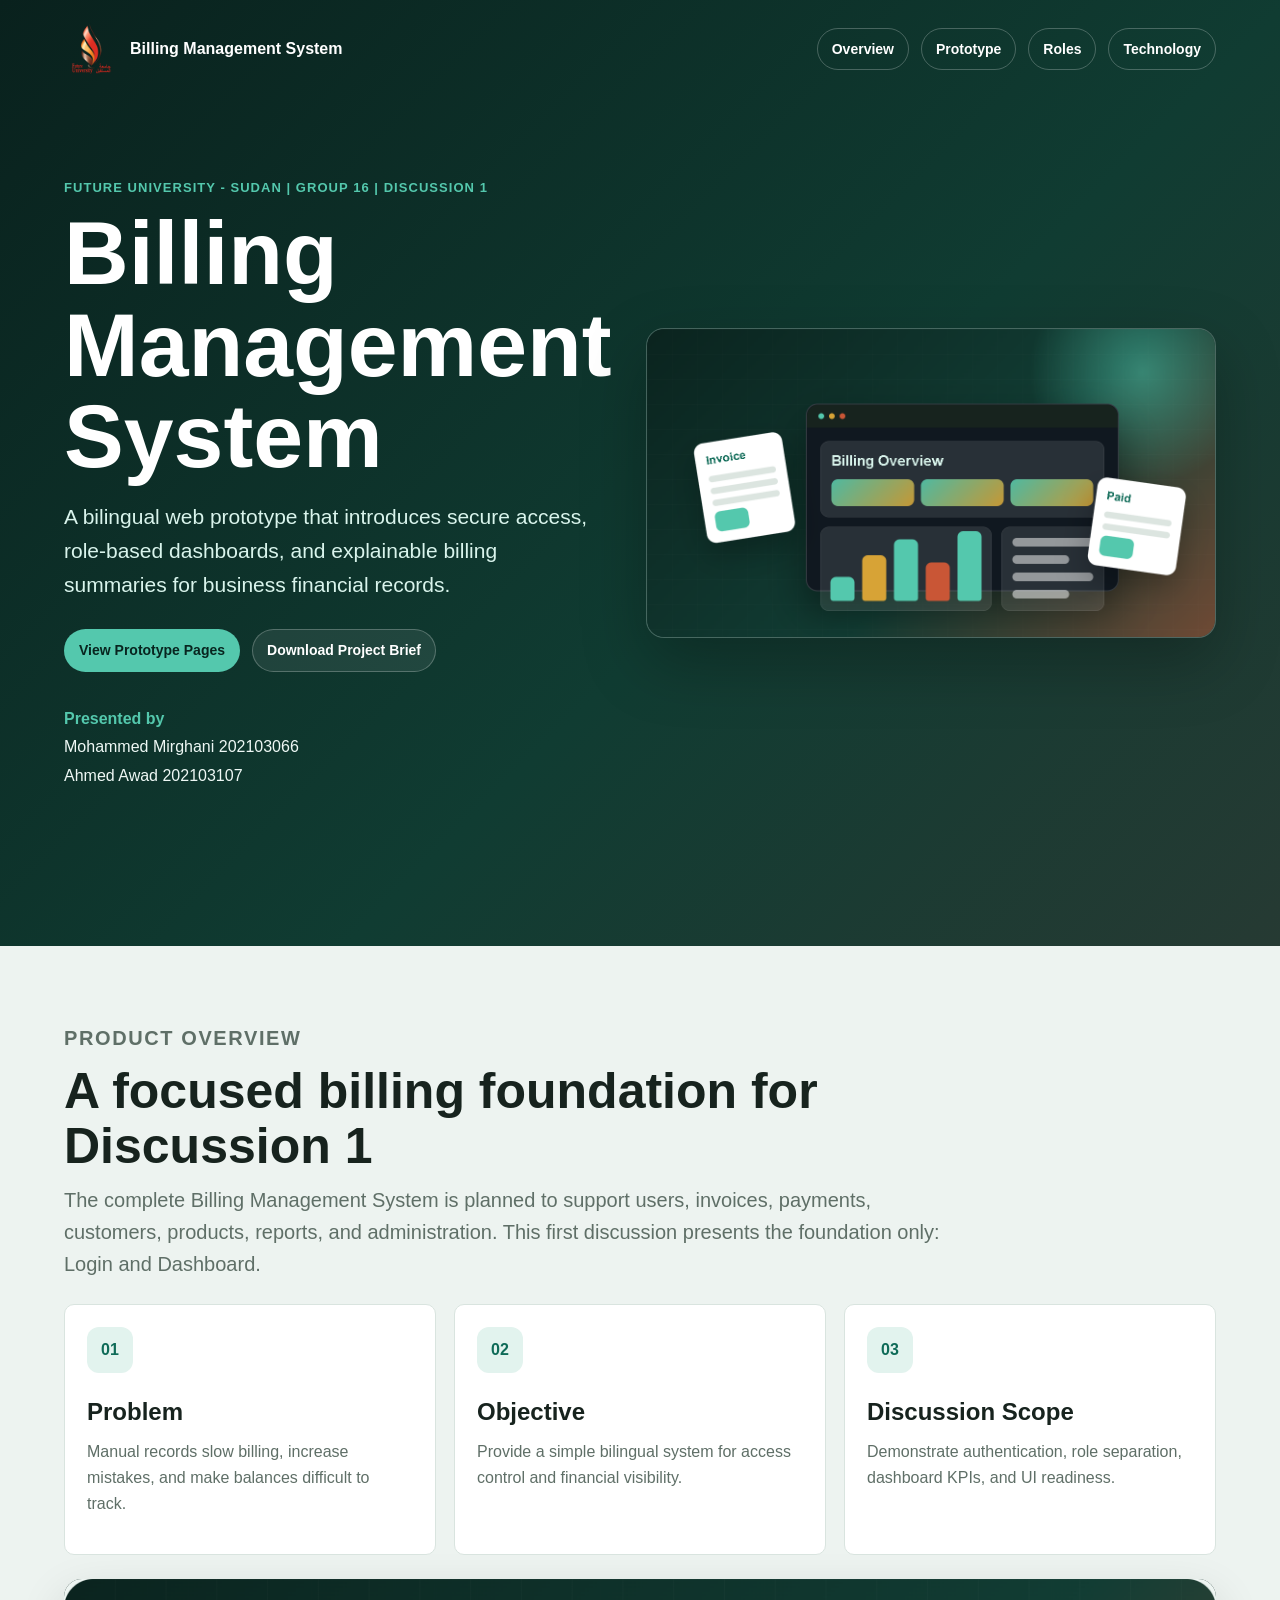
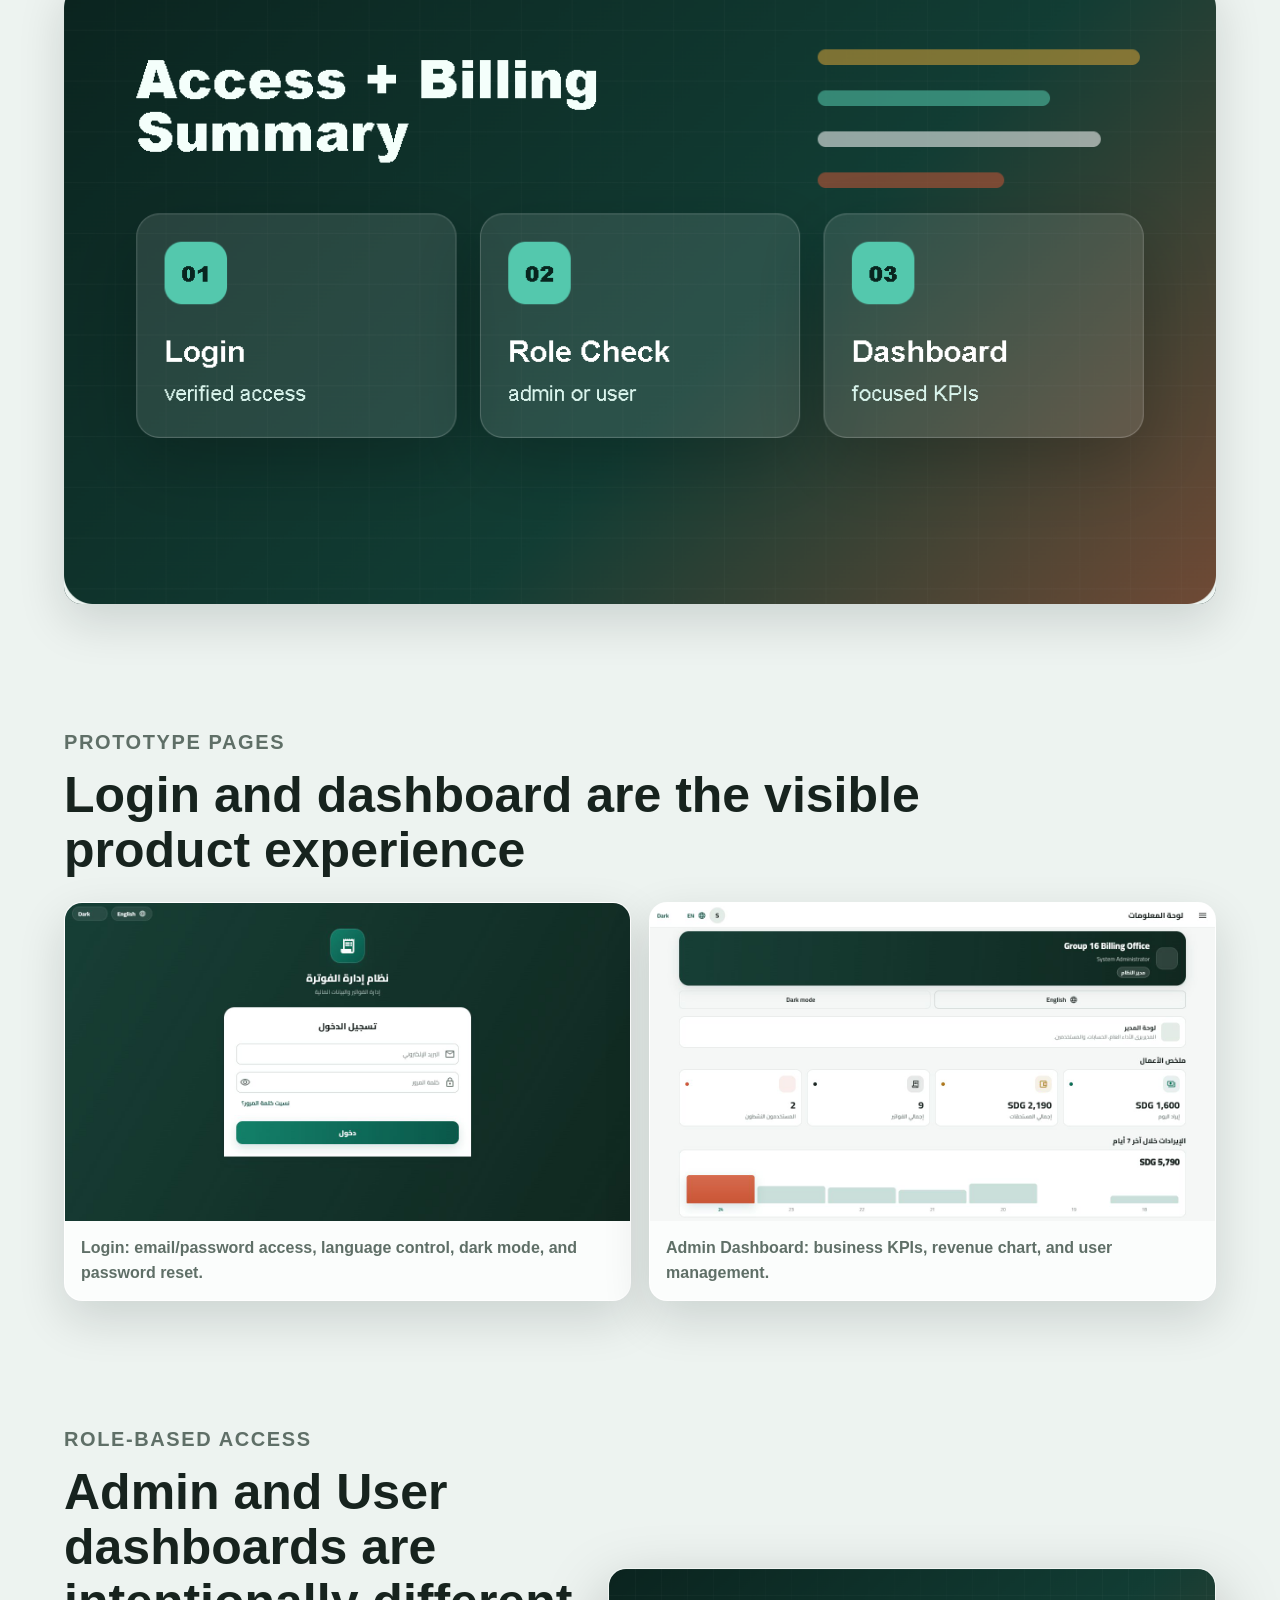
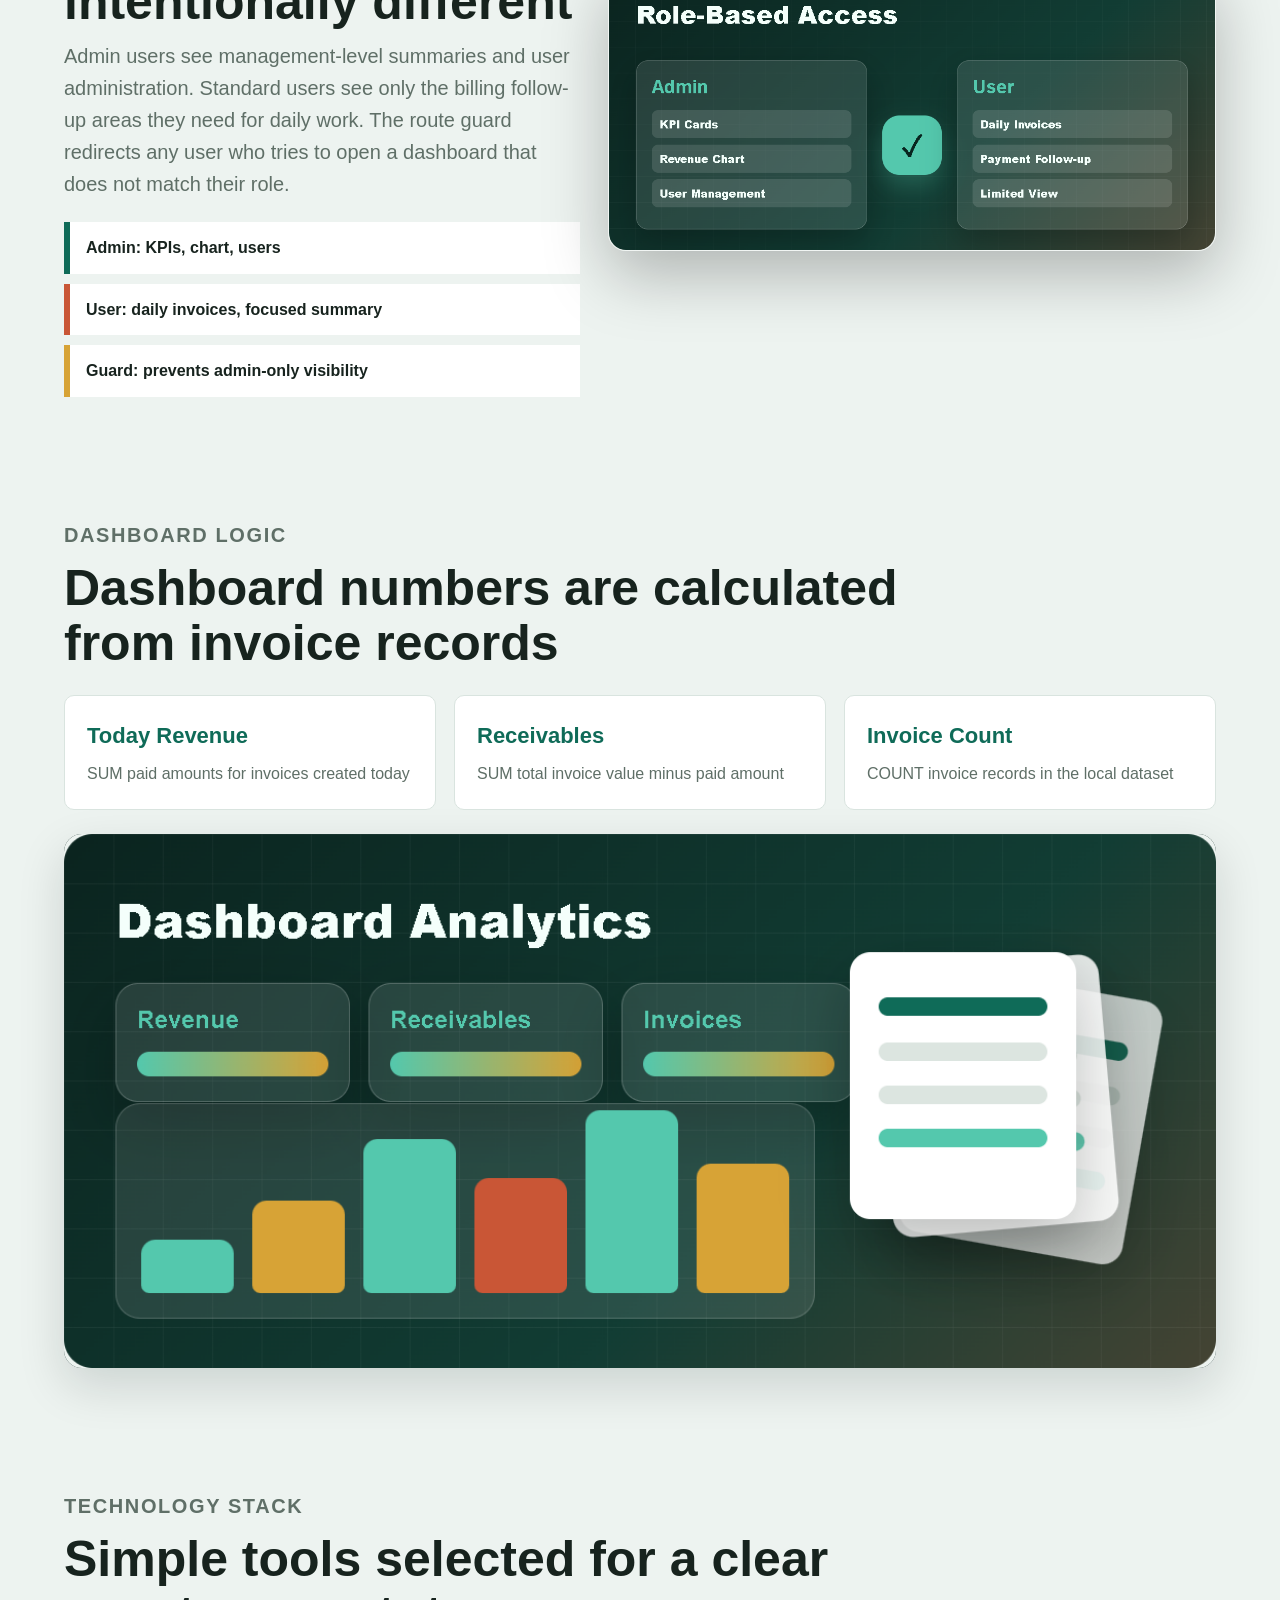
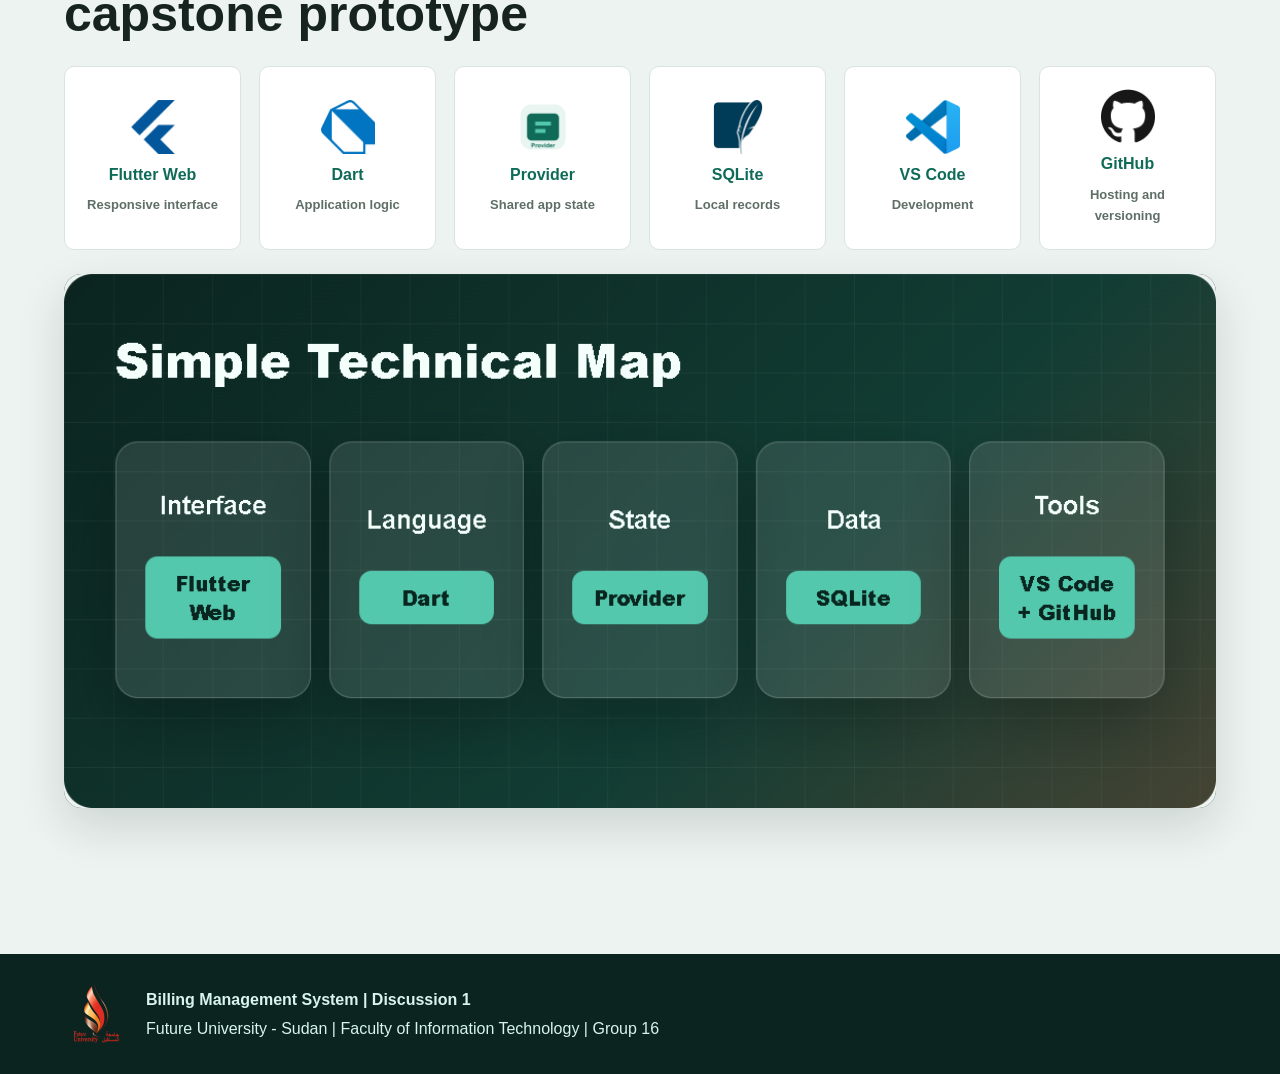
==== commit 273d77b3: "Add tech logos and illustrations" ====
--- a/index.html
+++ b/index.html
@@ -74,6 +74,9 @@
           <p>Demonstrate authentication, role separation, dashboard KPIs, and UI readiness.</p>
         </article>
       </div>
+      <figure class="wide-illustration">
+        <img src="assets/modern-billing-workflow.png" alt="Login, role check, and dashboard workflow illustration" />
+      </figure>
     </section>
 
     <section id="prototype" class="section">
@@ -109,7 +112,7 @@
         </div>
       </div>
       <figure class="workflow">
-        <img src="assets/modern-billing-workflow.png" alt="Access and billing workflow visual" />
+        <img src="assets/role-access-illustration.png" alt="Admin and user role-based access illustration" />
       </figure>
     </section>
 
@@ -132,6 +135,9 @@
           <span>COUNT invoice records in the local dataset</span>
         </article>
       </div>
+      <figure class="wide-illustration">
+        <img src="assets/analytics-kpi-illustration.png" alt="Dashboard analytics KPI illustration" />
+      </figure>
     </section>
 
     <section id="technology" class="section">
@@ -140,13 +146,40 @@
         <h2>Simple tools selected for a clear capstone prototype</h2>
       </div>
       <div class="tech-grid">
-        <span>Flutter Web</span>
-        <span>Dart</span>
-        <span>Provider</span>
-        <span>SQLite</span>
-        <span>VS Code</span>
-        <span>GitHub Pages</span>
+        <article>
+          <img src="assets/flutter.png" alt="Flutter logo" />
+          <strong>Flutter Web</strong>
+          <span>Responsive interface</span>
+        </article>
+        <article>
+          <img src="assets/dart.png" alt="Dart logo" />
+          <strong>Dart</strong>
+          <span>Application logic</span>
+        </article>
+        <article>
+          <img src="assets/provider.png" alt="Provider symbol" />
+          <strong>Provider</strong>
+          <span>Shared app state</span>
+        </article>
+        <article>
+          <img src="assets/sqlite.png" alt="SQLite logo" />
+          <strong>SQLite</strong>
+          <span>Local records</span>
+        </article>
+        <article>
+          <img src="assets/vscode.png" alt="Visual Studio Code logo" />
+          <strong>VS Code</strong>
+          <span>Development</span>
+        </article>
+        <article>
+          <img src="assets/github.png" alt="GitHub logo" />
+          <strong>GitHub</strong>
+          <span>Hosting and versioning</span>
+        </article>
       </div>
+      <figure class="wide-illustration">
+        <img src="assets/tech-stack-map.png" alt="Simple technical map illustration" />
+      </figure>
     </section>
   </main>
 
--- a/style.css
+++ b/style.css
@@ -210,7 +210,7 @@
 
 .value-grid article,
 .metric-grid article,
-.tech-grid span {
+.tech-grid article {
   padding: 22px;
   border: 1px solid var(--line);
   border-radius: 10px;
@@ -244,6 +244,19 @@
   box-shadow: 0 18px 48px rgba(10, 24, 20, 0.14);
 }
 
+.wide-illustration {
+  margin: 24px 0 0;
+  overflow: hidden;
+  border-radius: 18px;
+  background: var(--dark);
+  box-shadow: 0 18px 48px rgba(10, 24, 20, 0.14);
+}
+
+.wide-illustration img {
+  display: block;
+  width: 100%;
+}
+
 figcaption {
   padding: 14px 16px;
   background: #fbfdfc;
@@ -301,10 +314,30 @@
   grid-template-columns: repeat(6, minmax(0, 1fr));
 }
 
+.tech-grid article {
+  min-height: 172px;
+  display: grid;
+  align-content: center;
+  justify-items: center;
+  gap: 8px;
+  text-align: center;
+}
+
+.tech-grid img {
+  width: 54px;
+  height: 54px;
+  object-fit: contain;
+}
+
+.tech-grid strong {
+  color: var(--teal);
+  font-weight: 900;
+}
+
 .tech-grid span {
-  color: var(--teal);
-  text-align: center;
-  font-weight: 900;
+  color: var(--muted);
+  font-size: 13px;
+  font-weight: 700;
 }
 
 .footer {
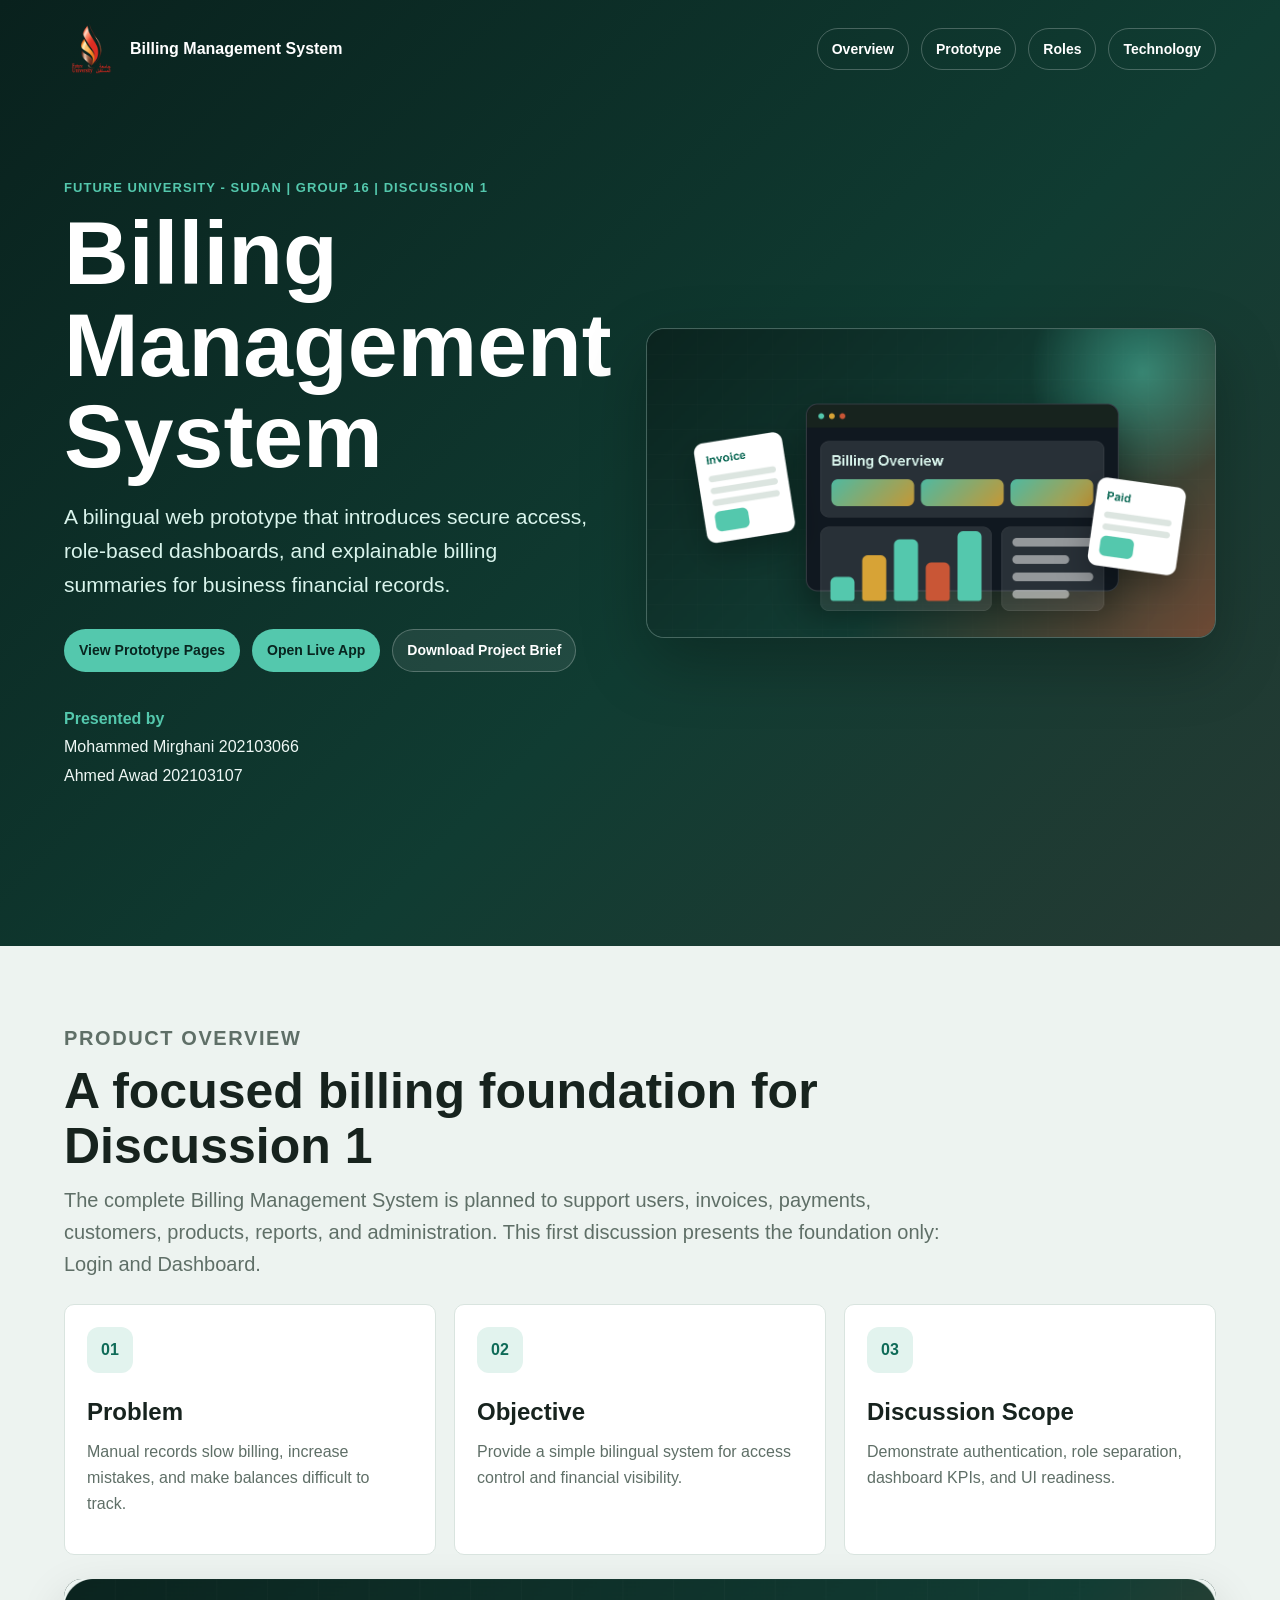
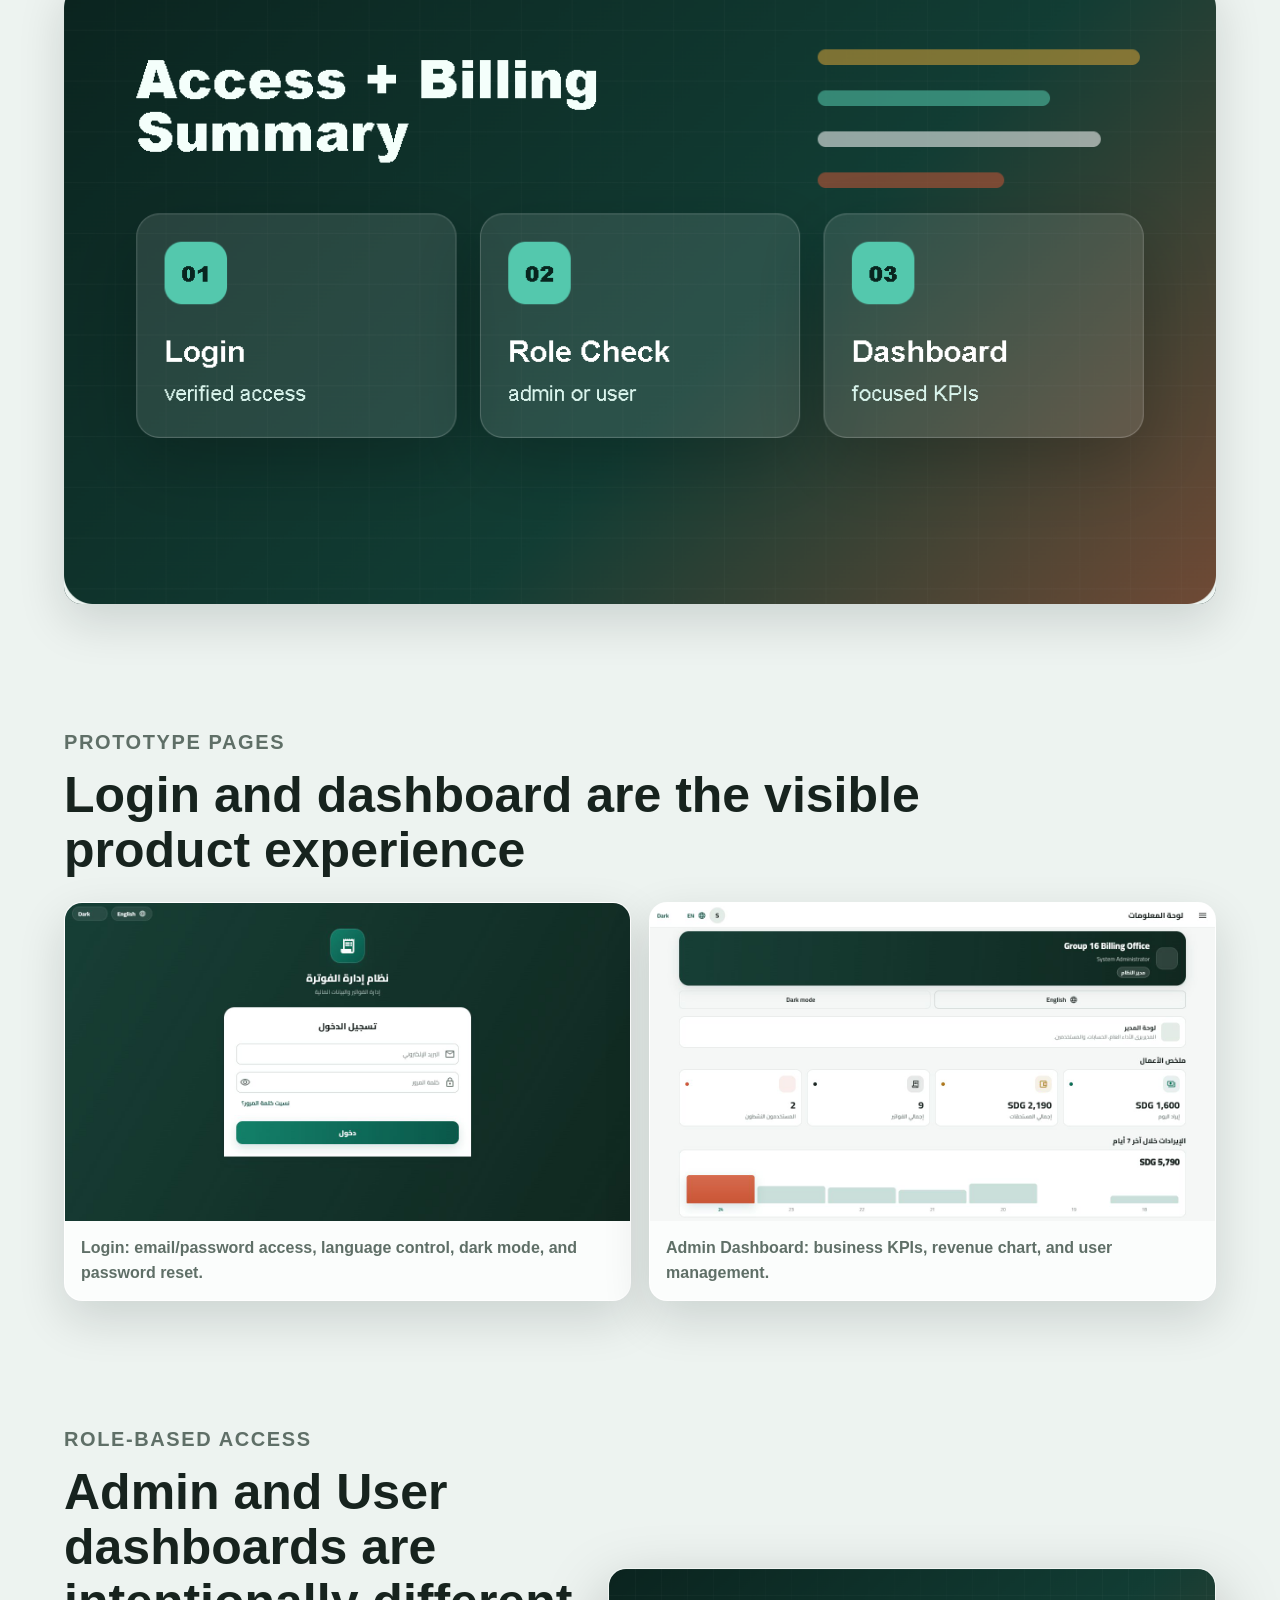
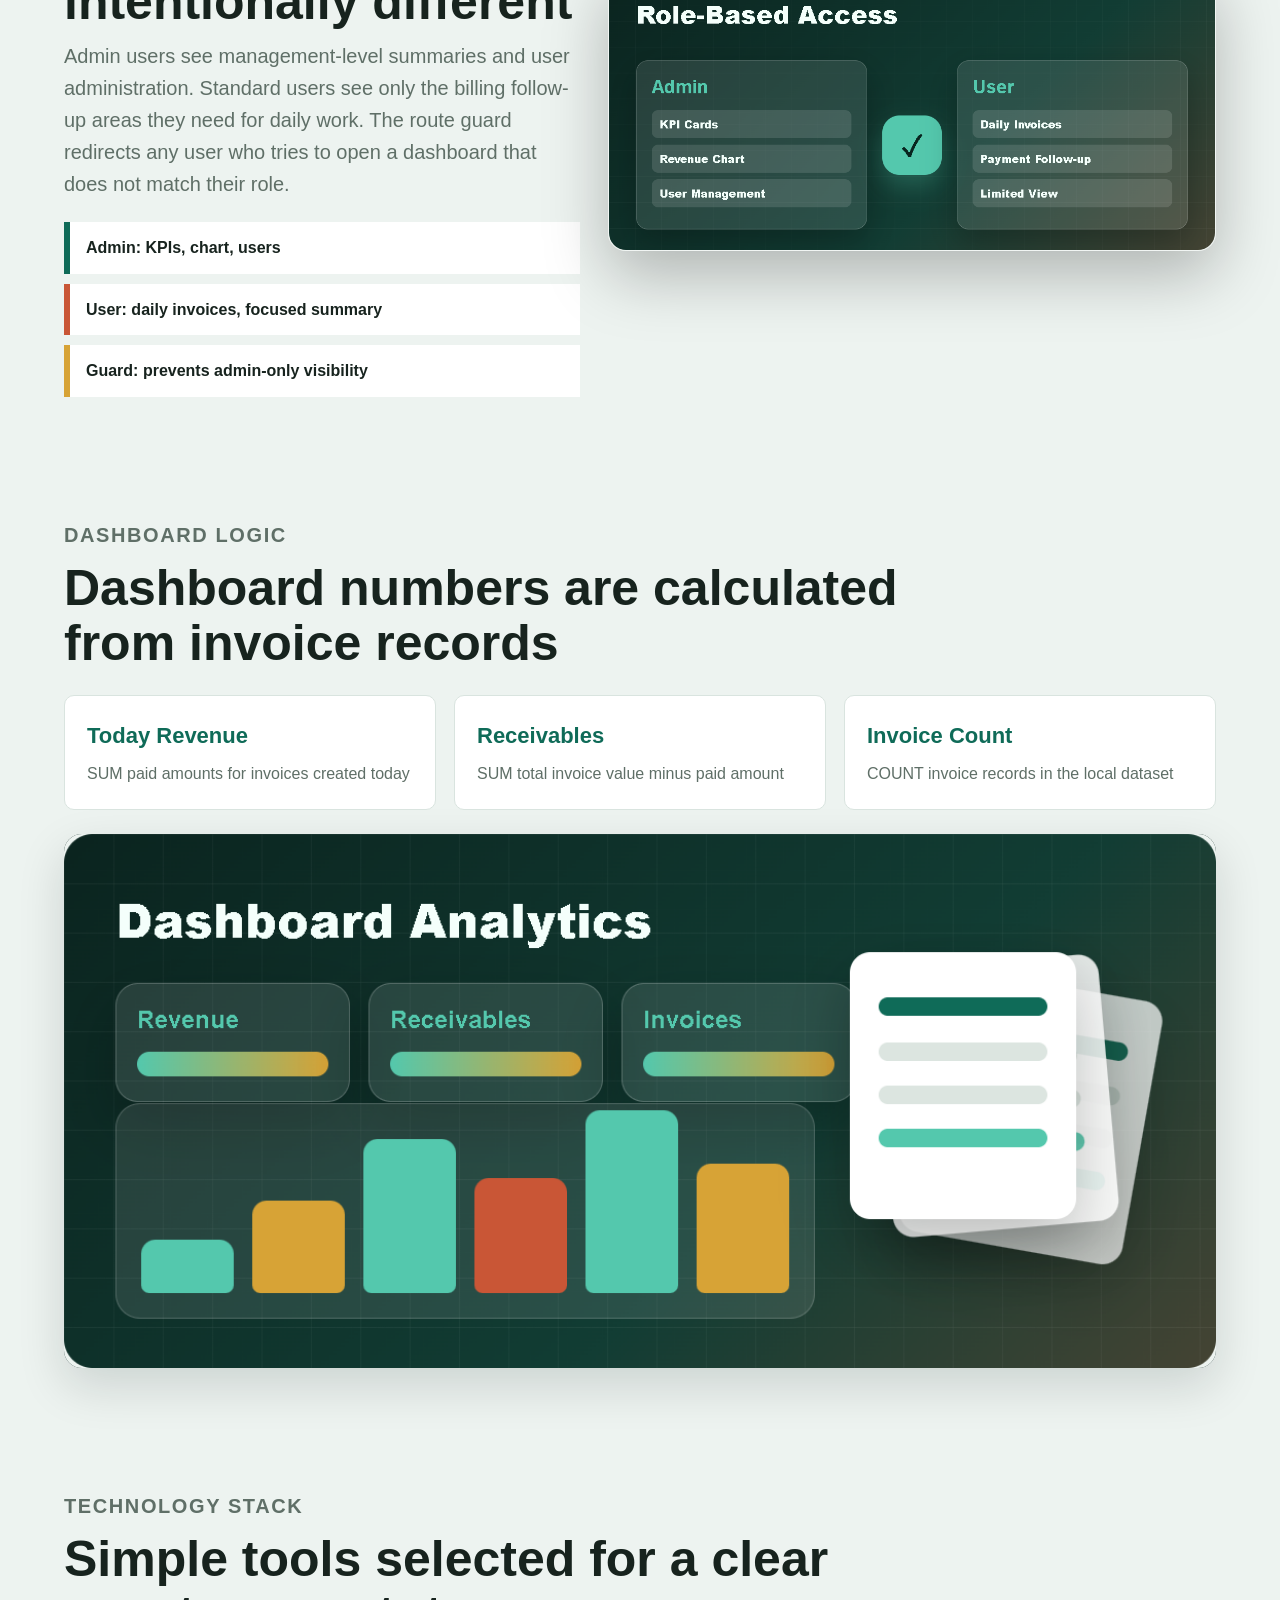
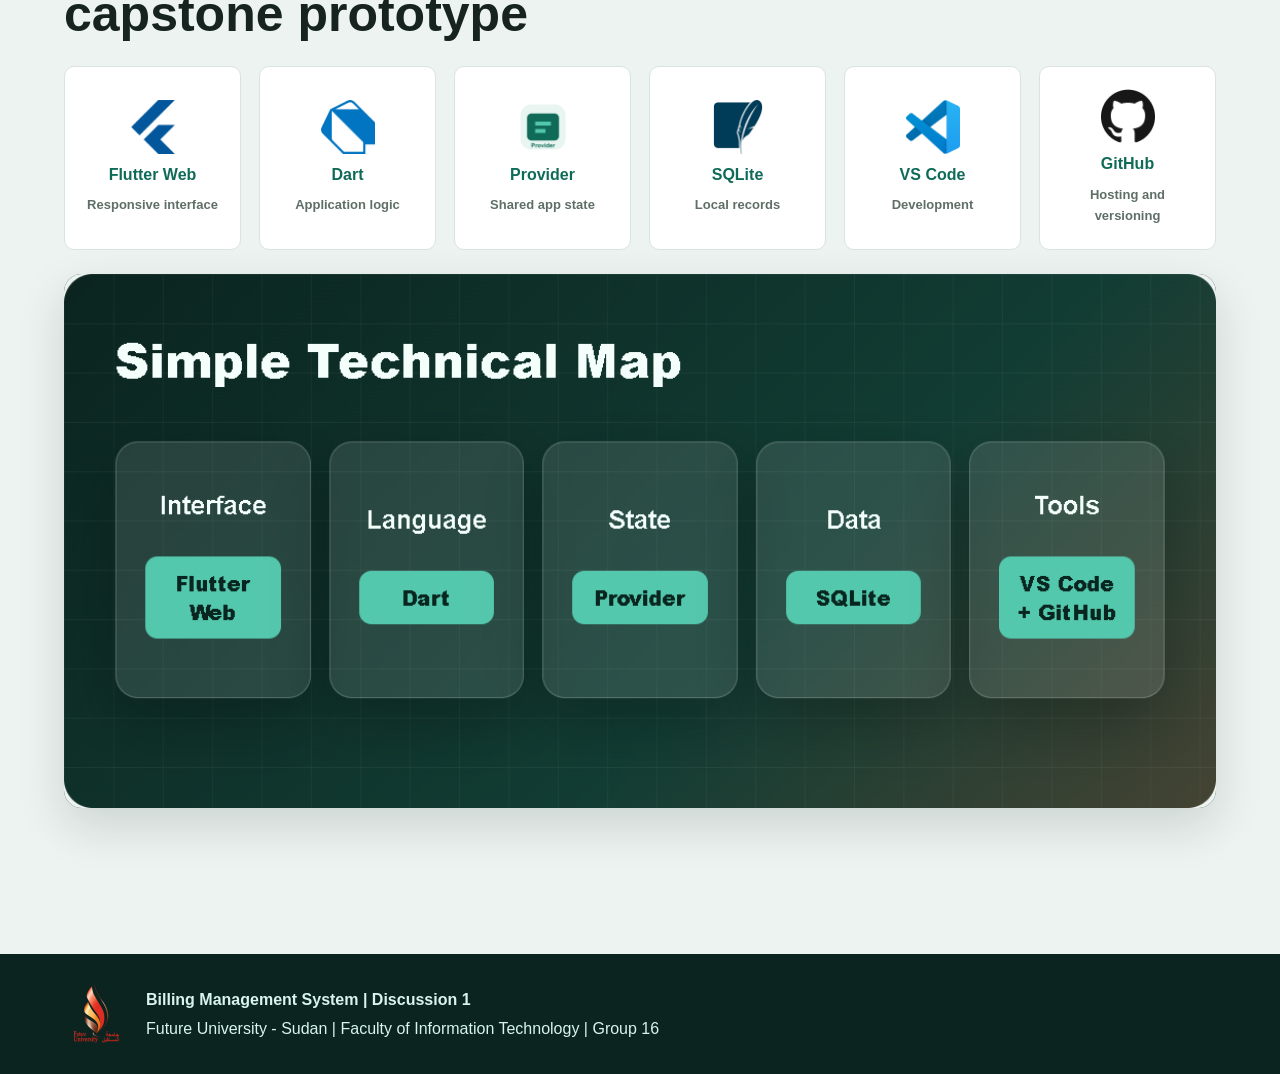
==== commit 4fc6a27b: "Deploy Flutter app demo" ====
--- a/index.html
+++ b/index.html
@@ -32,6 +32,7 @@
         </p>
         <div class="hero-actions">
           <a class="button primary" href="#prototype">View Prototype Pages</a>
+          <a class="button primary" href="app/">Open Live App</a>
           <a class="button ghost" href="assets/Discussion_1_Bilingual_Explanation.pdf" download>Download Project Brief</a>
         </div>
         <div class="team">
